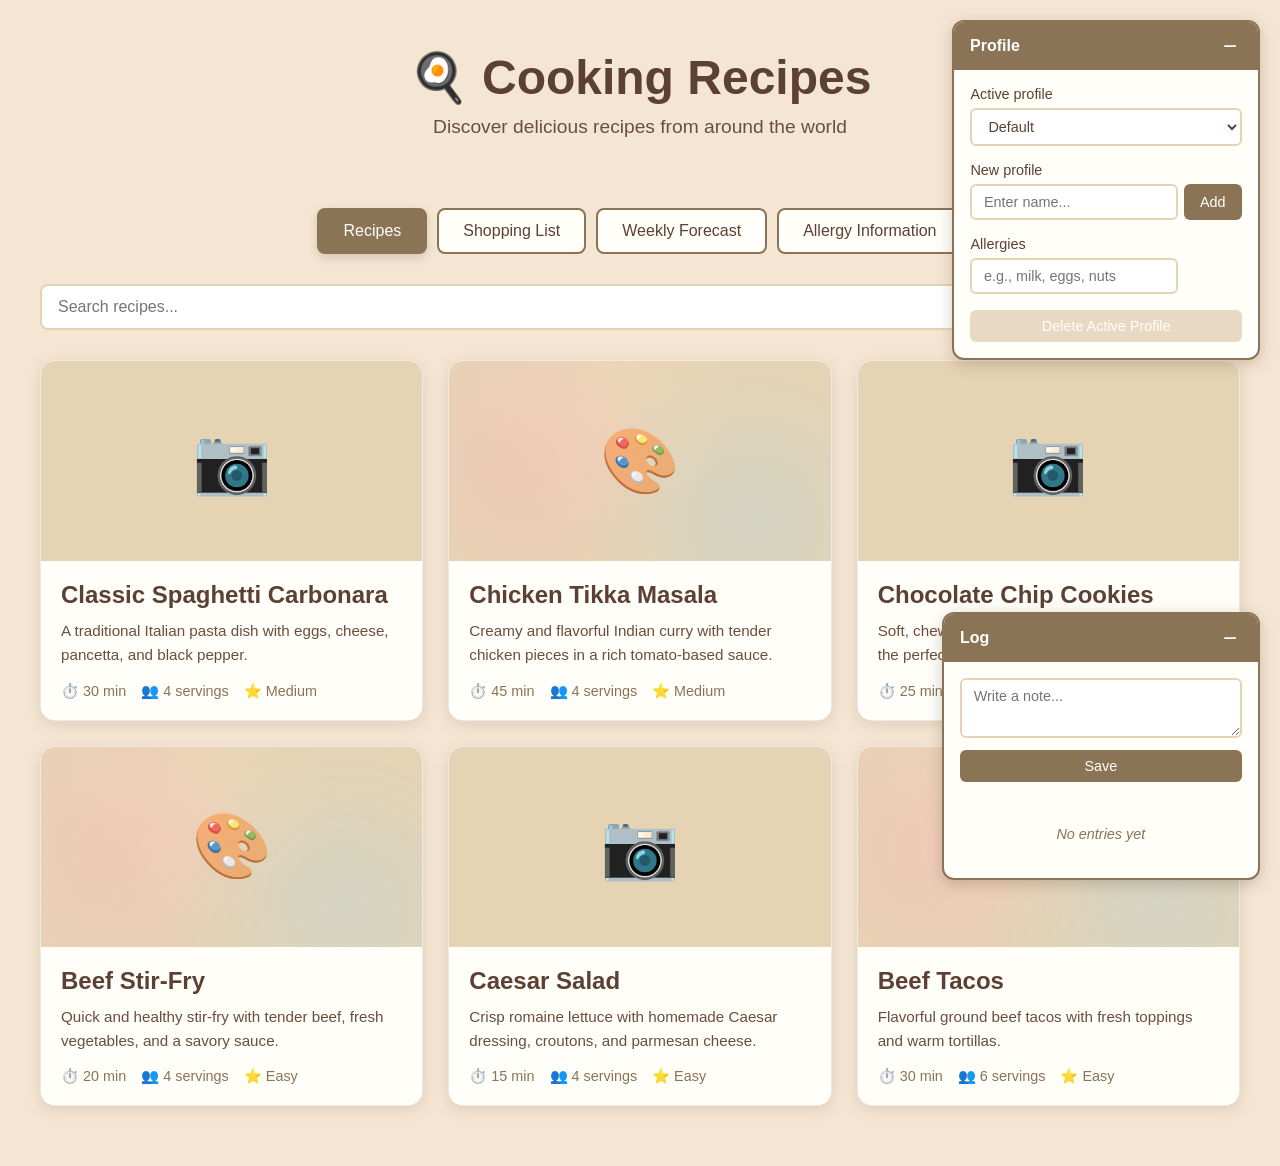
==== CookingApp/index.html @ 2016afab "added online option and improved allergy detection-allergy work still needed-" ====
<!DOCTYPE html>
<html lang="en">
<head>
    <meta charset="UTF-8">
    <meta name="viewport" content="width=device-width, initial-scale=1.0">
    <title>Cooking Recipes</title>
    <link rel="stylesheet" href="styles.css">
</head>
<body>
    <div class="container">
        <header>
            <h1>🍳 Cooking Recipes</h1>
            <p>Discover delicious recipes from around the world</p>
        </header>

        <nav class="main-nav">
            <button class="nav-btn active" data-view="recipes">Recipes</button>
            <button class="nav-btn" data-view="shopping">Shopping List</button>
            <button class="nav-btn" data-view="forecast">Weekly Forecast</button>
            <button class="nav-btn" data-view="allergies">Allergy Information</button>
        </nav>

        <!-- Recipes View -->
        <div id="recipes-view" class="view-section">
            <div class="recipe-search-section">
                <input type="text" id="recipe-search-input" class="recipe-search-input" placeholder="Search recipes...">
                <button id="recipe-search-local-btn" class="recipe-search-btn">Local</button>
                <button id="recipe-search-online-btn" class="recipe-search-btn">Online</button>
            </div>
            <div id="recipe-list" class="recipe-grid">
                <!-- Recipes will be dynamically loaded here -->
            </div>

            <div id="recipe-detail" class="recipe-detail hidden">
                <button id="back-btn" class="back-btn">← Back to Recipes</button>
                <div id="detail-content"></div>
            </div>
        </div>

        <!-- Shopping List View -->
        <div id="shopping-view" class="view-section hidden">
            <div class="shopping-container">
                <h2 class="section-title">🛒 Shopping List</h2>
                <div class="add-item-section">
                    <input type="text" id="grocery-input" class="grocery-input" placeholder="Add grocery item...">
                    <button id="add-grocery-btn" class="add-btn">Add</button>
                </div>
                <ul id="grocery-list" class="grocery-list">
                    <!-- Grocery items will be added here -->
                </ul>
                <button id="clear-list-btn" class="clear-btn">Clear All</button>
            </div>
        </div>

        <!-- Weekly Forecast View -->
        <div id="forecast-view" class="view-section hidden">
            <div class="forecast-container">
                <h2 class="section-title">📅 Weekly Cooking Forecast</h2>
                <p class="section-description">See what you can cook with your shopping list items and what you need to buy for next week</p>

                <div id="forecast-content" class="forecast-content">
                    <!-- Forecast results will be displayed here -->
                </div>
            </div>
        </div>

        <!-- Allergy Information View -->
        <div id="allergies-view" class="view-section hidden">
            <div class="allergy-container">
                <h2 class="section-title">⚠️ Allergy Information</h2>

                <div class="allergy-search-section">
                    <h3>Find Replacement Ingredients</h3>
                    <p class="section-description">Type in an ingredient you're allergic to and find suitable replacements</p>
                    <div class="search-box">
                        <input type="text" id="allergy-search-input" class="allergy-input" placeholder="Enter ingredient (e.g., milk, eggs, nuts)...">
                        <button id="search-allergy-btn" class="search-btn">Search</button>
                    </div>
                    <div id="replacement-result" class="replacement-result hidden"></div>
                </div>

                <div class="allergy-list-section">
                    <h3>Common Allergies & Information</h3>
                    <p class="section-description">Learn about common food allergies and their symptoms</p>
                    <div id="allergy-list" class="allergy-list">
                        <!-- Allergy information will be displayed here -->
                    </div>
                </div>
            </div>
        </div>
    </div>

    <script src="data/allergens.js"></script>
    <script src="data/recipes.local.js"></script>
    <script src="data/providers.js"></script>
    <script src="script.js"></script>
</body>
</html>
---- CookingApp/styles.css ----
* {
    margin: 0;
    padding: 0;
    box-sizing: border-box;
}

body {
    font-family: 'Segoe UI', Tahoma, Geneva, Verdana, sans-serif;
    background: #F5E6D3;
    min-height: 100vh;
    padding: 20px;
    color: #333;
}

.container {
    max-width: 1200px;
    margin: 0 auto;
}

header {
    text-align: center;
    color: #5C4033;
    margin-bottom: 40px;
    padding: 30px 0;
}

header h1 {
    font-family: 'Segoe UI', Tahoma, Geneva, Verdana, sans-serif;
    font-size: 3rem;
    margin-bottom: 10px;
    font-weight: 600;
}

header p {
    font-family: 'Segoe UI', Tahoma, Geneva, Verdana, sans-serif;
    font-size: 1.2rem;
    color: #6B4E3D;
}

/* Profile Widget */
.profile-widget {
    position: fixed;
    top: 20px;
    right: 20px;
    background: #FFFEF9;
    border: 2px solid #8B7355;
    border-radius: 12px;
    box-shadow: 0 4px 15px rgba(92, 64, 51, 0.25);
    z-index: 1000;
    min-width: 280px;
    max-width: 320px;
}

.profile-widget-header {
    display: flex;
    justify-content: space-between;
    align-items: center;
    padding: 12px 16px;
    background: #8B7355;
    color: white;
    border-radius: 10px 10px 0 0;
}

.profile-widget-header h3 {
    font-family: 'Segoe UI', Tahoma, Geneva, Verdana, sans-serif;
    font-size: 1rem;
    font-weight: 600;
    margin: 0;
}

.profile-toggle-btn {
    background: transparent;
    border: none;
    color: white;
    font-size: 1.5rem;
    cursor: pointer;
    padding: 0;
    width: 24px;
    height: 24px;
    display: flex;
    align-items: center;
    justify-content: center;
    line-height: 1;
    transition: transform 0.2s ease;
}

.profile-toggle-btn:hover {
    transform: scale(1.1);
}

.profile-widget-body {
    padding: 16px;
    transition: max-height 0.3s ease, padding 0.3s ease;
    overflow: hidden;
}

.profile-widget-body.collapsed {
    max-height: 0;
    padding: 0 16px;
    overflow: hidden;
}

.profile-section {
    margin-bottom: 16px;
}

.profile-section:last-child {
    margin-bottom: 0;
}

.profile-section label {
    font-family: 'Segoe UI', Tahoma, Geneva, Verdana, sans-serif;
    display: block;
    font-size: 0.9rem;
    color: #5C4033;
    margin-bottom: 6px;
    font-weight: 500;
}

.profile-select {
    font-family: 'Segoe UI', Tahoma, Geneva, Verdana, sans-serif;
    width: 100%;
    padding: 8px 12px;
    border: 2px solid #E6D3B3;
    border-radius: 6px;
    font-size: 0.9rem;
    color: #5C4033;
    background: white;
    cursor: pointer;
}

.profile-select:focus {
    outline: none;
    border-color: #8B7355;
}

.profile-add-section {
    display: flex;
    gap: 6px;
}

.profile-input {
    font-family: 'Segoe UI', Tahoma, Geneva, Verdana, sans-serif;
    flex: 1;
    padding: 8px 12px;
    border: 2px solid #E6D3B3;
    border-radius: 6px;
    font-size: 0.9rem;
    color: #5C4033;
    background: white;
}

.profile-input:focus {
    outline: none;
    border-color: #8B7355;
}

.profile-btn {
    font-family: 'Segoe UI', Tahoma, Geneva, Verdana, sans-serif;
    background: #8B7355;
    color: white;
    border: none;
    padding: 8px 16px;
    border-radius: 6px;
    font-size: 0.9rem;
    cursor: pointer;
    transition: all 0.3s ease;
    font-weight: 500;
    white-space: nowrap;
}

.profile-btn:hover {
    background: #6B4E3D;
    transform: translateY(-1px);
}

.profile-delete-btn {
    font-family: 'Segoe UI', Tahoma, Geneva, Verdana, sans-serif;
    background: #D2B48C;
    color: white;
    border: none;
    padding: 8px 16px;
    border-radius: 6px;
    font-size: 0.9rem;
    cursor: pointer;
    transition: all 0.3s ease;
    font-weight: 500;
    width: 100%;
}

.profile-delete-btn:hover:not(:disabled) {
    background: #B8860B;
    transform: translateY(-1px);
}

.profile-delete-btn:disabled {
    opacity: 0.5;
    cursor: not-allowed;
}

/* Log Widget */
.log-widget {
    position: fixed;
    bottom: 20px;
    right: 20px;
    background: #FFFEF9;
    border: 2px solid #8B7355;
    border-radius: 12px;
    box-shadow: 0 4px 15px rgba(92, 64, 51, 0.25);
    z-index: 1000;
    min-width: 280px;
    max-width: 320px;
    max-height: 500px;
    display: flex;
    flex-direction: column;
}

.log-widget-header {
    display: flex;
    justify-content: space-between;
    align-items: center;
    padding: 12px 16px;
    background: #8B7355;
    color: white;
    border-radius: 10px 10px 0 0;
    flex-shrink: 0;
}

.log-widget-header h3 {
    font-family: 'Segoe UI', Tahoma, Geneva, Verdana, sans-serif;
    font-size: 1rem;
    font-weight: 600;
    margin: 0;
}

.log-toggle-btn {
    background: transparent;
    border: none;
    color: white;
    font-size: 1.5rem;
    cursor: pointer;
    padding: 0;
    width: 24px;
    height: 24px;
    display: flex;
    align-items: center;
    justify-content: center;
    line-height: 1;
    transition: transform 0.2s ease;
}

.log-toggle-btn:hover {
    transform: scale(1.1);
}

.log-widget-body {
    padding: 16px;
    transition: max-height 0.3s ease, padding 0.3s ease;
    overflow: hidden;
    display: flex;
    flex-direction: column;
    flex: 1;
    min-height: 0;
}

.log-widget-body.collapsed {
    max-height: 0;
    padding: 0 16px;
    overflow: hidden;
}

.log-entry-section {
    margin-bottom: 16px;
    flex-shrink: 0;
}

.log-textarea {
    font-family: 'Segoe UI', Tahoma, Geneva, Verdana, sans-serif;
    width: 100%;
    padding: 8px 12px;
    border: 2px solid #E6D3B3;
    border-radius: 6px;
    font-size: 0.9rem;
    color: #5C4033;
    background: white;
    resize: vertical;
    min-height: 60px;
    margin-bottom: 8px;
}

.log-textarea:focus {
    outline: none;
    border-color: #8B7355;
}

.log-btn {
    font-family: 'Segoe UI', Tahoma, Geneva, Verdana, sans-serif;
    background: #8B7355;
    color: white;
    border: none;
    padding: 8px 16px;
    border-radius: 6px;
    font-size: 0.9rem;
    cursor: pointer;
    transition: all 0.3s ease;
    font-weight: 500;
    width: 100%;
}

.log-btn:hover {
    background: #6B4E3D;
    transform: translateY(-1px);
}

.log-entries {
    flex: 1;
    overflow-y: auto;
    max-height: 300px;
    margin-top: 8px;
}

.log-entry {
    display: flex;
    justify-content: space-between;
    align-items: flex-start;
    padding: 10px;
    margin-bottom: 8px;
    background: white;
    border: 1px solid #E6D3B3;
    border-radius: 6px;
    transition: all 0.2s ease;
}

.log-entry:hover {
    box-shadow: 0 2px 6px rgba(92, 64, 51, 0.1);
}

.log-entry-content {
    flex: 1;
    min-width: 0;
}

.log-entry-text {
    font-family: 'Segoe UI', Tahoma, Geneva, Verdana, sans-serif;
    font-size: 0.9rem;
    color: #5C4033;
    margin-bottom: 4px;
    word-wrap: break-word;
    white-space: pre-wrap;
}

.log-entry-time {
    font-family: 'Segoe UI', Tahoma, Geneva, Verdana, sans-serif;
    font-size: 0.75rem;
    color: #8B7355;
}

.log-delete-btn {
    font-family: 'Segoe UI', Tahoma, Geneva, Verdana, sans-serif;
    background: #D2B48C;
    color: white;
    border: none;
    width: 22px;
    height: 22px;
    border-radius: 50%;
    cursor: pointer;
    font-size: 1.2rem;
    line-height: 1;
    transition: all 0.3s ease;
    flex-shrink: 0;
    margin-left: 8px;
    display: flex;
    align-items: center;
    justify-content: center;
    padding: 0;
}

.log-delete-btn:hover {
    background: #B8860B;
    transform: scale(1.1);
}

.log-empty {
    font-family: 'Segoe UI', Tahoma, Geneva, Verdana, sans-serif;
    text-align: center;
    padding: 20px;
    color: #8B7355;
    font-size: 0.9rem;
    font-style: italic;
}

/* Navigation */
.main-nav {
    display: flex;
    justify-content: center;
    gap: 10px;
    margin-bottom: 30px;
    flex-wrap: wrap;
}

.nav-btn {
    font-family: 'Segoe UI', Tahoma, Geneva, Verdana, sans-serif;
    background: #FFFEF9;
    color: #5C4033;
    border: 2px solid #8B7355;
    padding: 12px 24px;
    border-radius: 8px;
    font-size: 1rem;
    cursor: pointer;
    transition: all 0.3s ease;
    font-weight: 500;
}

.nav-btn:hover {
    background: #8B7355;
    color: white;
    transform: translateY(-2px);
    box-shadow: 0 4px 10px rgba(92, 64, 51, 0.2);
}

.nav-btn.active {
    background: #8B7355;
    color: white;
    box-shadow: 0 4px 10px rgba(92, 64, 51, 0.2);
}

.view-section {
    animation: fadeIn 0.3s ease;
}

/* Shopping List Styles */
.shopping-container {
    background: #FFFEF9;
    border-radius: 15px;
    padding: 40px;
    box-shadow: 0 4px 15px rgba(92, 64, 51, 0.15);
    border: 1px solid rgba(92, 64, 51, 0.1);
    max-width: 800px;
    margin: 0 auto;
}

.section-title {
    font-family: 'Segoe UI', Tahoma, Geneva, Verdana, sans-serif;
    font-size: 2rem;
    color: #5C4033;
    margin-bottom: 30px;
    font-weight: 600;
}

.add-item-section {
    display: flex;
    gap: 10px;
    margin-bottom: 30px;
}

.grocery-input {
    font-family: 'Segoe UI', Tahoma, Geneva, Verdana, sans-serif;
    flex: 1;
    padding: 12px 16px;
    border: 2px solid #E6D3B3;
    border-radius: 8px;
    font-size: 1rem;
    color: #5C4033;
    background: white;
}

.grocery-input:focus {
    outline: none;
    border-color: #8B7355;
}

.add-btn {
    font-family: 'Segoe UI', Tahoma, Geneva, Verdana, sans-serif;
    background: #8B7355;
    color: white;
    border: none;
    padding: 12px 24px;
    border-radius: 8px;
    font-size: 1rem;
    cursor: pointer;
    transition: all 0.3s ease;
    font-weight: 500;
}

.add-btn:hover {
    background: #6B4E3D;
    transform: translateY(-2px);
    box-shadow: 0 4px 10px rgba(92, 64, 51, 0.2);
}

.grocery-list {
    list-style: none;
    padding: 0;
    margin-bottom: 20px;
}

.grocery-item {
    font-family: 'Segoe UI', Tahoma, Geneva, Verdana, sans-serif;
    display: flex;
    align-items: center;
    gap: 15px;
    padding: 15px;
    background: white;
    border: 1px solid #E6D3B3;
    border-radius: 8px;
    margin-bottom: 10px;
    transition: all 0.3s ease;
}

.grocery-item:hover {
    box-shadow: 0 2px 8px rgba(92, 64, 51, 0.1);
}

.grocery-item.checked .grocery-text {
    text-decoration: line-through;
    color: #8B7355;
    opacity: 0.6;
}

.grocery-item input[type="checkbox"] {
    width: 20px;
    height: 20px;
    cursor: pointer;
    accent-color: #8B7355;
}

.grocery-text {
    flex: 1;
    font-size: 1.1rem;
    color: #5C4033;
}

.remove-btn {
    font-family: 'Segoe UI', Tahoma, Geneva, Verdana, sans-serif;
    background: #D2B48C;
    color: white;
    border: none;
    width: 30px;
    height: 30px;
    border-radius: 50%;
    cursor: pointer;
    font-size: 1.2rem;
    line-height: 1;
    transition: all 0.3s ease;
}

.remove-btn:hover {
    background: #B8860B;
    transform: scale(1.1);
}

.empty-message {
    font-family: 'Segoe UI', Tahoma, Geneva, Verdana, sans-serif;
    text-align: center;
    padding: 40px;
    color: #8B7355;
    font-size: 1.1rem;
    font-style: italic;
}

.clear-btn {
    font-family: 'Segoe UI', Tahoma, Geneva, Verdana, sans-serif;
    background: #D2B48C;
    color: white;
    border: none;
    padding: 12px 24px;
    border-radius: 8px;
    font-size: 1rem;
    cursor: pointer;
    transition: all 0.3s ease;
    width: 100%;
    font-weight: 500;
}

.clear-btn:hover {
    background: #B8860B;
    transform: translateY(-2px);
    box-shadow: 0 4px 10px rgba(92, 64, 51, 0.2);
}

/* Allergy Information Styles */
.allergy-container {
    background: #FFFEF9;
    border-radius: 15px;
    padding: 40px;
    box-shadow: 0 4px 15px rgba(92, 64, 51, 0.15);
    border: 1px solid rgba(92, 64, 51, 0.1);
    max-width: 1000px;
    margin: 0 auto;
}

.allergy-search-section {
    margin-bottom: 50px;
    padding-bottom: 30px;
    border-bottom: 2px solid #E6D3B3;
}

.allergy-search-section h3 {
    font-family: 'Segoe UI', Tahoma, Geneva, Verdana, sans-serif;
    font-size: 1.8rem;
    color: #5C4033;
    margin-bottom: 10px;
    font-weight: 600;
}

.section-description {
    font-family: 'Segoe UI', Tahoma, Geneva, Verdana, sans-serif;
    color: #6B4E3D;
    margin-bottom: 20px;
    font-size: 1rem;
}

.search-box {
    display: flex;
    gap: 10px;
    margin-bottom: 20px;
}

.allergy-input {
    font-family: 'Segoe UI', Tahoma, Geneva, Verdana, sans-serif;
    flex: 1;
    padding: 12px 16px;
    border: 2px solid #E6D3B3;
    border-radius: 8px;
    font-size: 1rem;
    color: #5C4033;
    background: white;
}

.allergy-input:focus {
    outline: none;
    border-color: #8B7355;
}

.search-btn {
    font-family: 'Segoe UI', Tahoma, Geneva, Verdana, sans-serif;
    background: #8B7355;
    color: white;
    border: none;
    padding: 12px 24px;
    border-radius: 8px;
    font-size: 1rem;
    cursor: pointer;
    transition: all 0.3s ease;
    font-weight: 500;
}

.search-btn:hover {
    background: #6B4E3D;
    transform: translateY(-2px);
    box-shadow: 0 4px 10px rgba(92, 64, 51, 0.2);
}

.replacement-result {
    background: white;
    border: 2px solid #E6D3B3;
    border-radius: 8px;
    padding: 20px;
    margin-top: 20px;
}

.replacement-result h4 {
    font-family: 'Segoe UI', Tahoma, Geneva, Verdana, sans-serif;
    color: #5C4033;
    margin-bottom: 15px;
    font-size: 1.3rem;
    font-weight: 600;
}

.replacement-list {
    list-style: none;
    padding: 0;
}

.replacement-list li {
    font-family: 'Segoe UI', Tahoma, Geneva, Verdana, sans-serif;
    padding: 10px 0;
    padding-left: 25px;
    position: relative;
    color: #5C4033;
    border-bottom: 1px solid #E6D3B3;
}

.replacement-list li:before {
    content: "→";
    position: absolute;
    left: 0;
    color: #8B7355;
    font-weight: bold;
}

.no-result {
    font-family: 'Segoe UI', Tahoma, Geneva, Verdana, sans-serif;
    color: #6B4E3D;
    font-style: italic;
    line-height: 1.6;
}

.allergy-list-section h3 {
    font-family: 'Segoe UI', Tahoma, Geneva, Verdana, sans-serif;
    font-size: 1.8rem;
    color: #5C4033;
    margin-bottom: 10px;
    font-weight: 600;
}

.allergy-list {
    display: grid;
    grid-template-columns: repeat(auto-fill, minmax(300px, 1fr));
    gap: 20px;
    margin-top: 20px;
}

.allergy-card {
    background: white;
    border: 2px solid #E6D3B3;
    border-radius: 12px;
    padding: 20px;
    transition: all 0.3s ease;
}

.allergy-card:hover {
    box-shadow: 0 4px 15px rgba(92, 64, 51, 0.15);
    transform: translateY(-5px);
}

.allergy-name {
    font-family: 'Segoe UI', Tahoma, Geneva, Verdana, sans-serif;
    font-size: 1.3rem;
    color: #5C4033;
    margin-bottom: 15px;
    font-weight: 600;
    padding-bottom: 10px;
    border-bottom: 2px solid #E6D3B3;
}

.allergy-info {
    font-family: 'Segoe UI', Tahoma, Geneva, Verdana, sans-serif;
}

.allergy-info p {
    color: #5C4033;
    margin-bottom: 10px;
    line-height: 1.6;
    font-size: 0.95rem;
}

.allergy-info strong {
    color: #8B7355;
}

/* Forecast Styles */
.forecast-container {
    background: #FFFEF9;
    border-radius: 15px;
    padding: 40px;
    box-shadow: 0 4px 15px rgba(92, 64, 51, 0.15);
    border: 1px solid rgba(92, 64, 51, 0.1);
    max-width: 1200px;
    margin: 0 auto;
}

.forecast-content {
    margin-top: 20px;
}

.forecast-intro {
    background: white;
    border: 2px solid #E6D3B3;
    border-radius: 12px;
    padding: 20px;
    margin-bottom: 30px;
}

.forecast-intro-text {
    font-family: 'Segoe UI', Tahoma, Geneva, Verdana, sans-serif;
    color: #5C4033;
    font-size: 1.1rem;
    line-height: 1.6;
    margin: 0;
    text-align: center;
}

.forecast-section {
    margin-bottom: 40px;
    padding-bottom: 30px;
    border-bottom: 2px solid #E6D3B3;
}

.forecast-section:last-child {
    border-bottom: none;
}

.forecast-section-title {
    font-family: 'Segoe UI', Tahoma, Geneva, Verdana, sans-serif;
    font-size: 1.8rem;
    color: #5C4033;
    margin-bottom: 20px;
    font-weight: 600;
}

.forecast-section-title.success {
    color: #6B8E23;
}

.forecast-section-title.partial {
    color: #DAA520;
}

.forecast-section-title.shopping {
    color: #8B7355;
}

.recipe-forecast-grid {
    display: grid;
    grid-template-columns: repeat(auto-fill, minmax(280px, 1fr));
    gap: 20px;
}

.recipe-forecast-card {
    background: white;
    border: 2px solid #E6D3B3;
    border-radius: 12px;
    padding: 15px;
    transition: all 0.3s ease;
    display: flex;
    flex-direction: column;
}

.recipe-forecast-card.ready-card {
    cursor: pointer;
    border-color: #6B8E23;
}

.recipe-forecast-card.ready-card:hover {
    box-shadow: 0 4px 15px rgba(107, 142, 35, 0.3);
    transform: translateY(-5px);
    border-color: #6B8E23;
}

.recipe-forecast-card.partial-card {
    border-color: #DAA520;
}

.recipe-forecast-card.partial-card:hover {
    box-shadow: 0 4px 15px rgba(92, 64, 51, 0.15);
    transform: translateY(-5px);
}

.forecast-recipe-image {
    width: 100%;
    height: 150px;
    border-radius: 8px;
    overflow: hidden;
    margin-bottom: 15px;
}

.forecast-recipe-image img {
    width: 100%;
    height: 100%;
    object-fit: cover;
}

.recipe-forecast-card h4 {
    font-family: 'Segoe UI', Tahoma, Geneva, Verdana, sans-serif;
    font-size: 1.2rem;
    color: #5C4033;
    margin-bottom: 10px;
    font-weight: 600;
}

.forecast-meta {
    font-family: 'Segoe UI', Tahoma, Geneva, Verdana, sans-serif;
    font-size: 0.9rem;
    color: #8B7355;
    margin-bottom: 10px;
}

.forecast-status {
    font-family: 'Segoe UI', Tahoma, Geneva, Verdana, sans-serif;
    padding: 8px 12px;
    border-radius: 6px;
    font-size: 0.9rem;
    font-weight: 500;
    text-align: center;
    margin-bottom: 10px;
}

.success-status {
    background: #E6F5E6;
    color: #6B8E23;
}

.partial-status {
    background: #FFF8DC;
    color: #DAA520;
}

.ingredient-match-info {
    margin-top: 10px;
    margin-bottom: 10px;
}

.match-badge {
    font-family: 'Segoe UI', Tahoma, Geneva, Verdana, sans-serif;
    display: inline-block;
    background: #F5E6D3;
    color: #5C4033;
    padding: 4px 10px;
    border-radius: 12px;
    font-size: 0.85rem;
    font-weight: 500;
}

.missing-ingredients-box {
    font-family: 'Segoe UI', Tahoma, Geneva, Verdana, sans-serif;
    margin-top: 15px;
    padding: 15px;
    background: #FFF8DC;
    border: 2px solid #DAA520;
    border-radius: 8px;
    flex-grow: 1;
}

.missing-header {
    color: #8B7355;
    font-size: 0.9rem;
    margin-bottom: 10px;
    font-weight: 600;
}

.missing-ingredients-list {
    list-style: none;
    padding: 0;
    margin: 0;
}

.missing-ingredients-list li {
    font-size: 0.9rem;
    color: #5C4033;
    padding: 8px 0;
    display: flex;
    justify-content: space-between;
    align-items: center;
    border-bottom: 1px solid #E6D3B3;
}

.missing-ingredients-list li:last-child {
    border-bottom: none;
}

.add-missing-btn {
    font-family: 'Segoe UI', Tahoma, Geneva, Verdana, sans-serif;
    background: #DAA520;
    color: white;
    border: none;
    width: 28px;
    height: 28px;
    border-radius: 50%;
    font-size: 1.2rem;
    line-height: 1;
    cursor: pointer;
    transition: all 0.3s ease;
    font-weight: bold;
    flex-shrink: 0;
    display: flex;
    align-items: center;
    justify-content: center;
}

.add-missing-btn:hover {
    background: #B8860B;
    transform: scale(1.1);
}

.shopping-suggestions {
    background: white;
    border: 2px solid #E6D3B3;
    border-radius: 12px;
    padding: 20px;
    margin-top: 20px;
}

.suggested-items-list {
    list-style: none;
    padding: 0;
    margin: 0;
}

.suggested-items-list li {
    font-family: 'Segoe UI', Tahoma, Geneva, Verdana, sans-serif;
    display: flex;
    justify-content: space-between;
    align-items: center;
    padding: 12px 0;
    border-bottom: 1px solid #E6D3B3;
    color: #5C4033;
}

.suggested-items-list li:last-child {
    border-bottom: none;
}

.add-suggestion-btn {
    font-family: 'Segoe UI', Tahoma, Geneva, Verdana, sans-serif;
    background: #8B7355;
    color: white;
    border: none;
    padding: 6px 12px;
    border-radius: 6px;
    font-size: 0.85rem;
    cursor: pointer;
    transition: all 0.3s ease;
    font-weight: 500;
}

.add-suggestion-btn:hover {
    background: #6B4E3D;
    transform: scale(1.05);
}

.forecast-empty {
    text-align: center;
    padding: 60px 20px;
    color: #8B7355;
}

.forecast-empty p {
    font-family: 'Segoe UI', Tahoma, Geneva, Verdana, sans-serif;
    font-size: 1.1rem;
    margin-bottom: 20px;
}

.recipe-search-section {
    display: flex;
    gap: 10px;
    margin-bottom: 30px;
    align-items: center;
}

.recipe-search-input {
    flex: 1;
    padding: 12px 16px;
    border: 2px solid #E6D3B3;
    border-radius: 8px;
    font-size: 1rem;
    font-family: 'Segoe UI', Tahoma, Geneva, Verdana, sans-serif;
    color: #5C4033;
    background: white;
}

.recipe-search-input:focus {
    outline: none;
    border-color: #8B7355;
}

.recipe-search-btn {
    padding: 12px 24px;
    border: 2px solid #8B7355;
    border-radius: 8px;
    font-size: 1rem;
    font-family: 'Segoe UI', Tahoma, Geneva, Verdana, sans-serif;
    background: #8B7355;
    color: white;
    cursor: pointer;
    transition: all 0.3s ease;
    font-weight: 500;
}

.recipe-search-btn:hover {
    background: #6B4E3D;
    border-color: #6B4E3D;
    transform: translateY(-2px);
}

.recipe-loading,
.recipe-error,
.recipe-empty {
    text-align: center;
    padding: 40px;
    font-family: 'Segoe UI', Tahoma, Geneva, Verdana, sans-serif;
    color: #8B7355;
    font-size: 1.1rem;
}

.recipe-grid {
    display: grid;
    grid-template-columns: repeat(auto-fill, minmax(300px, 1fr));
    gap: 25px;
    margin-bottom: 40px;
}

.recipe-card {
    background: #FFFEF9;
    border-radius: 15px;
    overflow: hidden;
    box-shadow: 0 4px 15px rgba(92, 64, 51, 0.15);
    border: 1px solid rgba(92, 64, 51, 0.1);
    transition: transform 0.3s ease, box-shadow 0.3s ease;
    cursor: pointer;
}

.recipe-card:hover {
    transform: translateY(-10px);
    box-shadow: 0 8px 25px rgba(92, 64, 51, 0.25);
}

.recipe-image {
    width: 100%;
    height: 200px;
    overflow: hidden;
    position: relative;
    background: #E6D3B3;
    display: flex;
    align-items: center;
    justify-content: center;
    font-size: 4rem;
}

.recipe-badge {
    position: absolute;
    bottom: 10px;
    right: 10px;
    box-shadow: 0 2px 8px rgba(0, 0, 0, 0.3);
    z-index: 10;
}

.recipe-badge-safe {
    width: 36px;
    height: 36px;
    border-radius: 50%;
    background: #6B8E23;
    color: white;
    display: flex;
    align-items: center;
    justify-content: center;
    font-size: 1.2rem;
}

.recipe-badge-replaceable {
    width: 0;
    height: 0;
    border-left: 18px solid transparent;
    border-right: 18px solid transparent;
    border-bottom: 32px solid #FF8C00;
    position: relative;
}

.recipe-badge-replaceable::after {
    content: '⚠';
    position: absolute;
    bottom: -28px;
    left: 50%;
    transform: translateX(-50%);
    color: white;
    font-size: 1rem;
}

.recipe-badge-unsafe {
    width: 36px;
    height: 36px;
    border-radius: 50%;
    background: #F5F5F5;
    color: #DC143C;
    display: flex;
    align-items: center;
    justify-content: center;
    font-size: 1.5rem;
    font-weight: bold;
    line-height: 1;
}

.recipe-image img {
    width: 100%;
    height: 100%;
    object-fit: cover;
    transition: transform 0.3s ease;
}

.recipe-image.photo img {
    filter: brightness(1.05) contrast(1.1);
}

.recipe-image.illustration img {
    filter: saturate(1.2) brightness(1.1) contrast(0.95);
    mix-blend-mode: multiply;
    opacity: 0.9;
}

.recipe-image.illustration::before {
    content: '';
    position: absolute;
    top: 0;
    left: 0;
    right: 0;
    bottom: 0;
    background: 
        radial-gradient(circle at 20% 50%, rgba(255, 182, 193, 0.3) 0%, transparent 50%),
        radial-gradient(circle at 80% 80%, rgba(173, 216, 230, 0.3) 0%, transparent 50%),
        radial-gradient(circle at 40% 20%, rgba(255, 228, 196, 0.2) 0%, transparent 50%);
    pointer-events: none;
    z-index: 1;
}

.recipe-card:hover .recipe-image img {
    transform: scale(1.1);
}

.recipe-info {
    padding: 20px;
}

.recipe-title {
    font-family: 'Segoe UI', Tahoma, Geneva, Verdana, sans-serif;
    font-size: 1.5rem;
    margin-bottom: 10px;
    color: #5C4033;
    font-weight: 600;
}

.recipe-description {
    font-family: 'Segoe UI', Tahoma, Geneva, Verdana, sans-serif;
    color: #6B4E3D;
    font-size: 0.95rem;
    line-height: 1.6;
    margin-bottom: 15px;
}

.recipe-meta {
    font-family: 'Segoe UI', Tahoma, Geneva, Verdana, sans-serif;
    display: flex;
    gap: 15px;
    font-size: 0.9rem;
    color: #8B7355;
}

.recipe-meta span {
    display: flex;
    align-items: center;
    gap: 5px;
}

.recipe-detail {
    background: #FFFEF9;
    border-radius: 15px;
    padding: 40px;
    box-shadow: 0 4px 15px rgba(92, 64, 51, 0.15);
    border: 1px solid rgba(92, 64, 51, 0.1);
    animation: fadeIn 0.3s ease;
}

@keyframes fadeIn {
    from {
        opacity: 0;
        transform: translateY(20px);
    }
    to {
        opacity: 1;
        transform: translateY(0);
    }
}

.hidden {
    display: none;
}

.back-btn {
    font-family: 'Segoe UI', Tahoma, Geneva, Verdana, sans-serif;
    background: #8B7355;
    color: white;
    border: none;
    padding: 12px 24px;
    border-radius: 8px;
    font-size: 1rem;
    cursor: pointer;
    margin-bottom: 30px;
    transition: transform 0.2s ease, box-shadow 0.2s ease, background 0.2s ease;
    box-shadow: 0 4px 15px rgba(92, 64, 51, 0.2);
}

.back-btn:hover {
    background: #6B4E3D;
    transform: translateX(-5px);
    box-shadow: 0 6px 20px rgba(92, 64, 51, 0.3);
}


.detail-header {
    margin-bottom: 30px;
}

.detail-images {
    display: grid;
    grid-template-columns: 1fr 1fr;
    gap: 20px;
    margin-bottom: 30px;
}

.detail-image {
    width: 100%;
    height: 300px;
    border-radius: 12px;
    overflow: hidden;
    box-shadow: 0 5px 20px rgba(0, 0, 0, 0.15);
    position: relative;
}

.detail-image img {
    width: 100%;
    height: 100%;
    object-fit: cover;
}

.detail-image.photo img {
    filter: brightness(1.05) contrast(1.1);
}

.detail-image.illustration {
    background: #F5E6D3;
}

.detail-image.illustration img {
    filter: saturate(1.3) brightness(1.15) contrast(0.9);
    mix-blend-mode: multiply;
    opacity: 0.85;
}

.detail-image.illustration::before {
    content: '';
    position: absolute;
    top: 0;
    left: 0;
    right: 0;
    bottom: 0;
    background: 
        radial-gradient(circle at 30% 40%, rgba(255, 182, 193, 0.4) 0%, transparent 60%),
        radial-gradient(circle at 70% 60%, rgba(173, 216, 230, 0.4) 0%, transparent 60%),
        radial-gradient(circle at 50% 20%, rgba(255, 228, 196, 0.3) 0%, transparent 50%);
    pointer-events: none;
    z-index: 1;
}

.detail-title {
    font-family: 'Segoe UI', Tahoma, Geneva, Verdana, sans-serif;
    font-size: 2.5rem;
    color: #5C4033;
    margin-bottom: 15px;
    font-weight: 600;
}

.detail-meta {
    display: flex;
    gap: 30px;
    flex-wrap: wrap;
    margin-bottom: 20px;
    padding-bottom: 20px;
    border-bottom: 2px solid #E6D3B3;
}

.detail-meta-item {
    font-family: 'Segoe UI', Tahoma, Geneva, Verdana, sans-serif;
    display: flex;
    align-items: center;
    gap: 8px;
    font-size: 1.1rem;
    color: #6B4E3D;
}

.detail-description {
    font-family: 'Segoe UI', Tahoma, Geneva, Verdana, sans-serif;
    font-size: 1.1rem;
    line-height: 1.8;
    color: #5C4033;
    margin-bottom: 30px;
}

.recipe-suitability {
    display: flex;
    align-items: center;
    gap: 8px;
    padding: 12px 16px;
    border-radius: 8px;
    margin-bottom: 20px;
    font-family: 'Segoe UI', Tahoma, Geneva, Verdana, sans-serif;
}

.recipe-suitability-safe {
    background: #E6F5E6;
    color: #6B8E23;
    border: 2px solid #6B8E23;
}

.recipe-suitability-replaceable {
    background: #FFF8DC;
    color: #FF8C00;
    border: 2px solid #FF8C00;
}

.recipe-suitability-unsafe {
    background: #FFE4E1;
    color: #DC143C;
    border: 2px solid #DC143C;
}

.recipe-suitability-icon {
    font-size: 1.2rem;
    font-weight: bold;
}

.recipe-suitability-text {
    font-size: 0.95rem;
    font-weight: 500;
}

.unsafe-guidance {
    background: #FFE4E1;
    border: 2px solid #DC143C;
    border-radius: 8px;
    padding: 20px;
    margin-bottom: 20px;
    font-family: 'Segoe UI', Tahoma, Geneva, Verdana, sans-serif;
}

.guidance-section {
    margin-bottom: 20px;
}

.guidance-section:last-child {
    margin-bottom: 0;
}

.guidance-section strong {
    display: block;
    color: #DC143C;
    font-size: 1rem;
    margin-bottom: 10px;
    font-weight: 600;
}

.guidance-list {
    list-style: none;
    padding: 0;
    margin: 0;
    margin-left: 20px;
}

.guidance-list li {
    padding: 6px 0;
    color: #5C4033;
    font-size: 0.95rem;
    line-height: 1.6;
    position: relative;
    padding-left: 20px;
}

.guidance-list li::before {
    content: "•";
    position: absolute;
    left: 0;
    color: #DC143C;
    font-weight: bold;
    font-size: 1.2rem;
}

.guidance-list li strong {
    display: inline;
    color: #8B7355;
    font-weight: 600;
}

.detail-section {
    margin-bottom: 30px;
}

.detail-section h3 {
    font-family: 'Segoe UI', Tahoma, Geneva, Verdana, sans-serif;
    font-size: 1.8rem;
    color: #8B7355;
    margin-bottom: 15px;
    padding-bottom: 10px;
    border-bottom: 2px solid #E6D3B3;
    font-weight: 600;
}

.ingredients-list {
    list-style: none;
    padding: 0;
}

.ingredients-list li {
    font-family: 'Segoe UI', Tahoma, Geneva, Verdana, sans-serif;
    padding: 12px 0;
    padding-left: 30px;
    position: relative;
    font-size: 1.1rem;
    color: #5C4033;
    border-bottom: 1px solid #E6D3B3;
}

.ingredients-list li:before {
    content: "✓";
    position: absolute;
    left: 0;
    color: #8B7355;
    font-weight: bold;
    font-size: 1.2rem;
}

.steps-list {
    list-style: none;
    padding: 0;
    counter-reset: step-counter;
}

.steps-list li {
    font-family: 'Segoe UI', Tahoma, Geneva, Verdana, sans-serif;
    counter-increment: step-counter;
    padding: 20px 0;
    padding-left: 50px;
    position: relative;
    font-size: 1.1rem;
    line-height: 1.8;
    color: #5C4033;
    border-bottom: 1px solid #E6D3B3;
}

.steps-list li:before {
    content: counter(step-counter);
    position: absolute;
    left: 0;
    top: 20px;
    background: #8B7355;
    color: white;
    width: 35px;
    height: 35px;
    border-radius: 50%;
    display: flex;
    align-items: center;
    justify-content: center;
    font-weight: bold;
    font-size: 1rem;
    font-family: 'Segoe UI', Tahoma, Geneva, Verdana, sans-serif;
}

@media (max-width: 768px) {
    header h1 {
        font-size: 2rem;
    }

    .recipe-grid {
        grid-template-columns: 1fr;
    }

    .recipe-detail {
        padding: 20px;
    }

    .detail-title {
        font-size: 1.8rem;
    }

    .detail-images {
        grid-template-columns: 1fr;
        gap: 15px;
    }

    .detail-image {
        height: 250px;
    }

    .main-nav {
        flex-direction: column;
    }

    .nav-btn {
        width: 100%;
    }

    .shopping-container,
    .allergy-container {
        padding: 20px;
    }

    .allergy-list {
        grid-template-columns: 1fr;
    }

    .recipe-forecast-grid {
        grid-template-columns: 1fr;
    }

    .forecast-container {
        padding: 20px;
    }

    .profile-widget {
        position: fixed;
        top: auto;
        bottom: 280px;
        right: 20px;
        left: 20px;
        max-width: none;
        width: auto;
    }

    .log-widget {
        position: fixed;
        bottom: 20px;
        right: 20px;
        left: 20px;
        max-width: none;
        width: auto;
    }
}
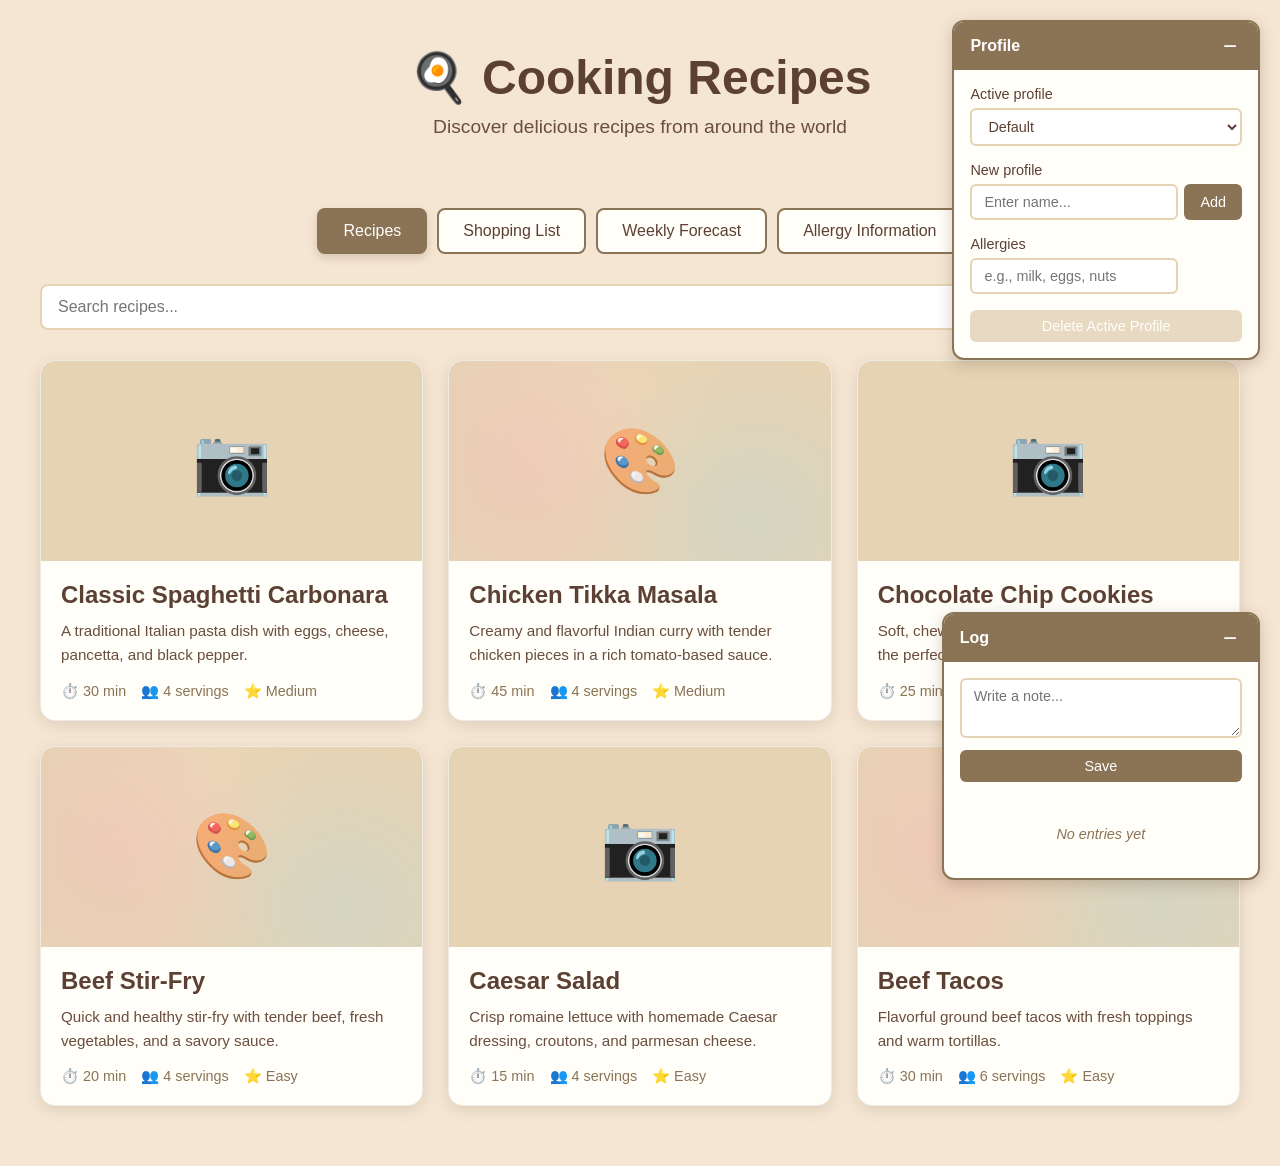
==== commit cde61742: "re-organised the app structure" ====
--- a/CookingApp/index.html
+++ b/CookingApp/index.html
@@ -49,6 +49,7 @@
                     <!-- Grocery items will be added here -->
                 </ul>
                 <button id="clear-list-btn" class="clear-btn">Clear All</button>
+                <button id="reset-demo-btn" class="clear-btn" style="margin-top: 10px;">Reset Demo Data</button>
             </div>
         </div>
 
--- a/CookingApp/styles.css
+++ b/CookingApp/styles.css
@@ -1117,6 +1117,43 @@
     font-size: 4rem;
 }
 
+.mini-flag {
+    display: inline-block;
+    padding: 4px 10px;
+    border-radius: 4px;
+    font-size: 0.75rem;
+    font-weight: 700;
+    color: white;
+    text-transform: uppercase;
+    letter-spacing: 0.5px;
+    box-shadow: 0 2px 6px rgba(0, 0, 0, 0.4);
+    line-height: 1.2;
+    white-space: nowrap;
+}
+
+.recipe-image .mini-flag {
+    position: absolute;
+    bottom: 10px;
+    right: 10px;
+    z-index: 10;
+}
+
+.flag-safe {
+    background: #00E676;
+}
+
+.flag-changes {
+    background: #FF8C00;
+}
+
+.flag-avoid {
+    background: #FF1744;
+}
+
+.recipe-suitability .mini-flag {
+    margin-right: 8px;
+}
+
 .recipe-badge {
     position: absolute;
     bottom: 10px;
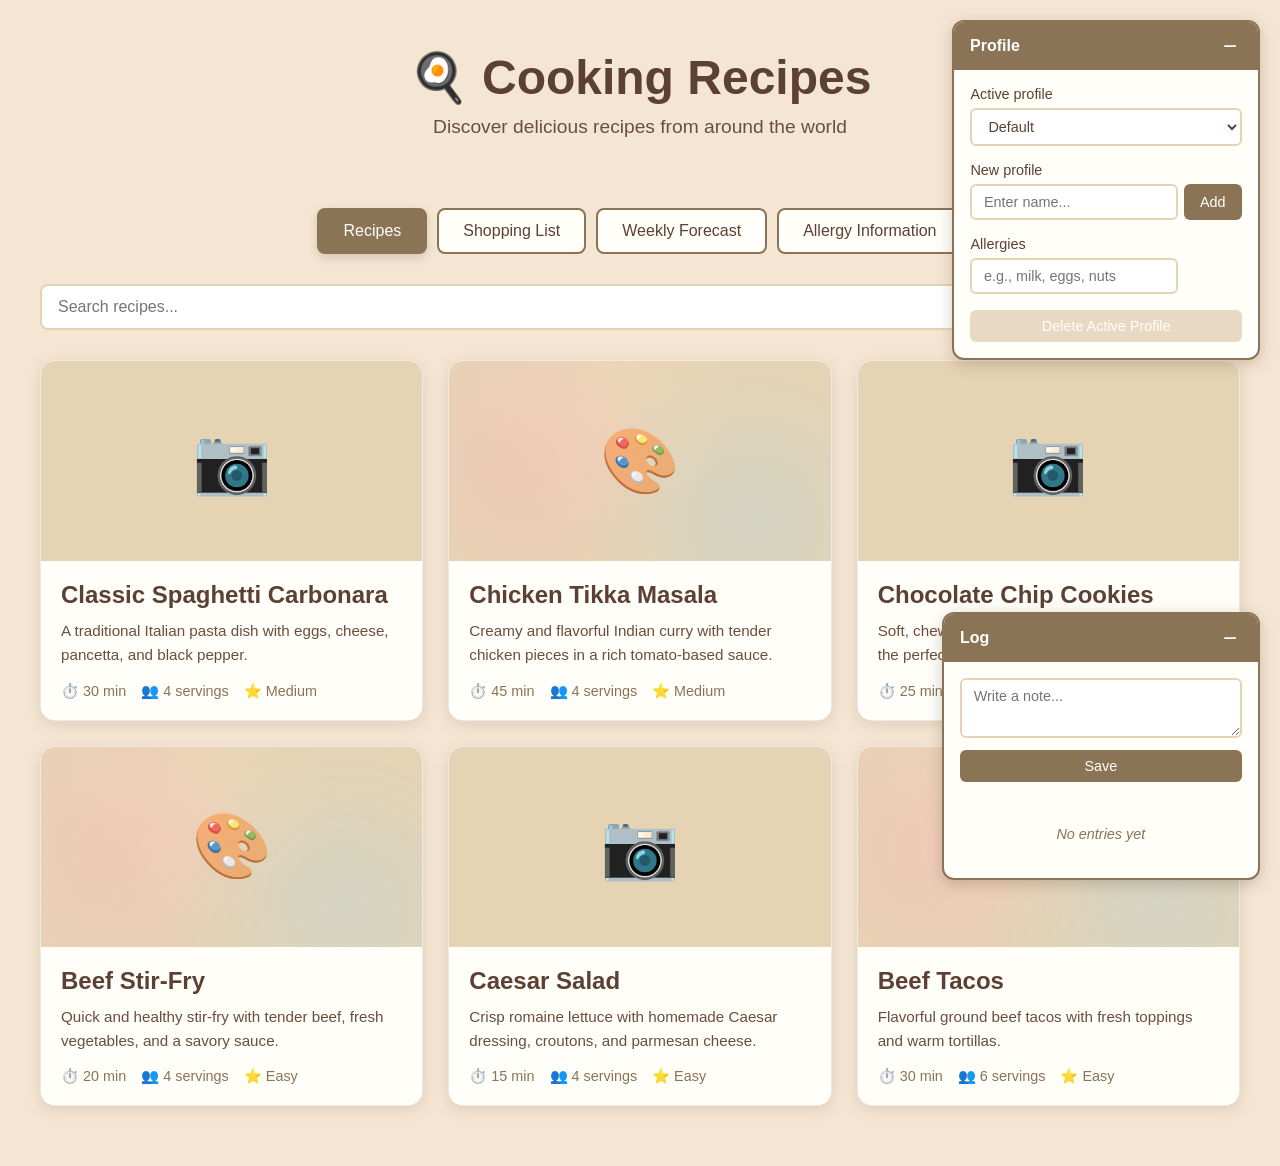
==== commit 4776f699: "added MetaData" ====
--- a/CookingApp/index.html
+++ b/CookingApp/index.html
@@ -94,6 +94,6 @@
     <script src="data/allergens.js"></script>
     <script src="data/recipes.local.js"></script>
     <script src="data/providers.js"></script>
-    <script src="script.js"></script>
+    <script src="src/app.js" defer></script>
 </body>
 </html>
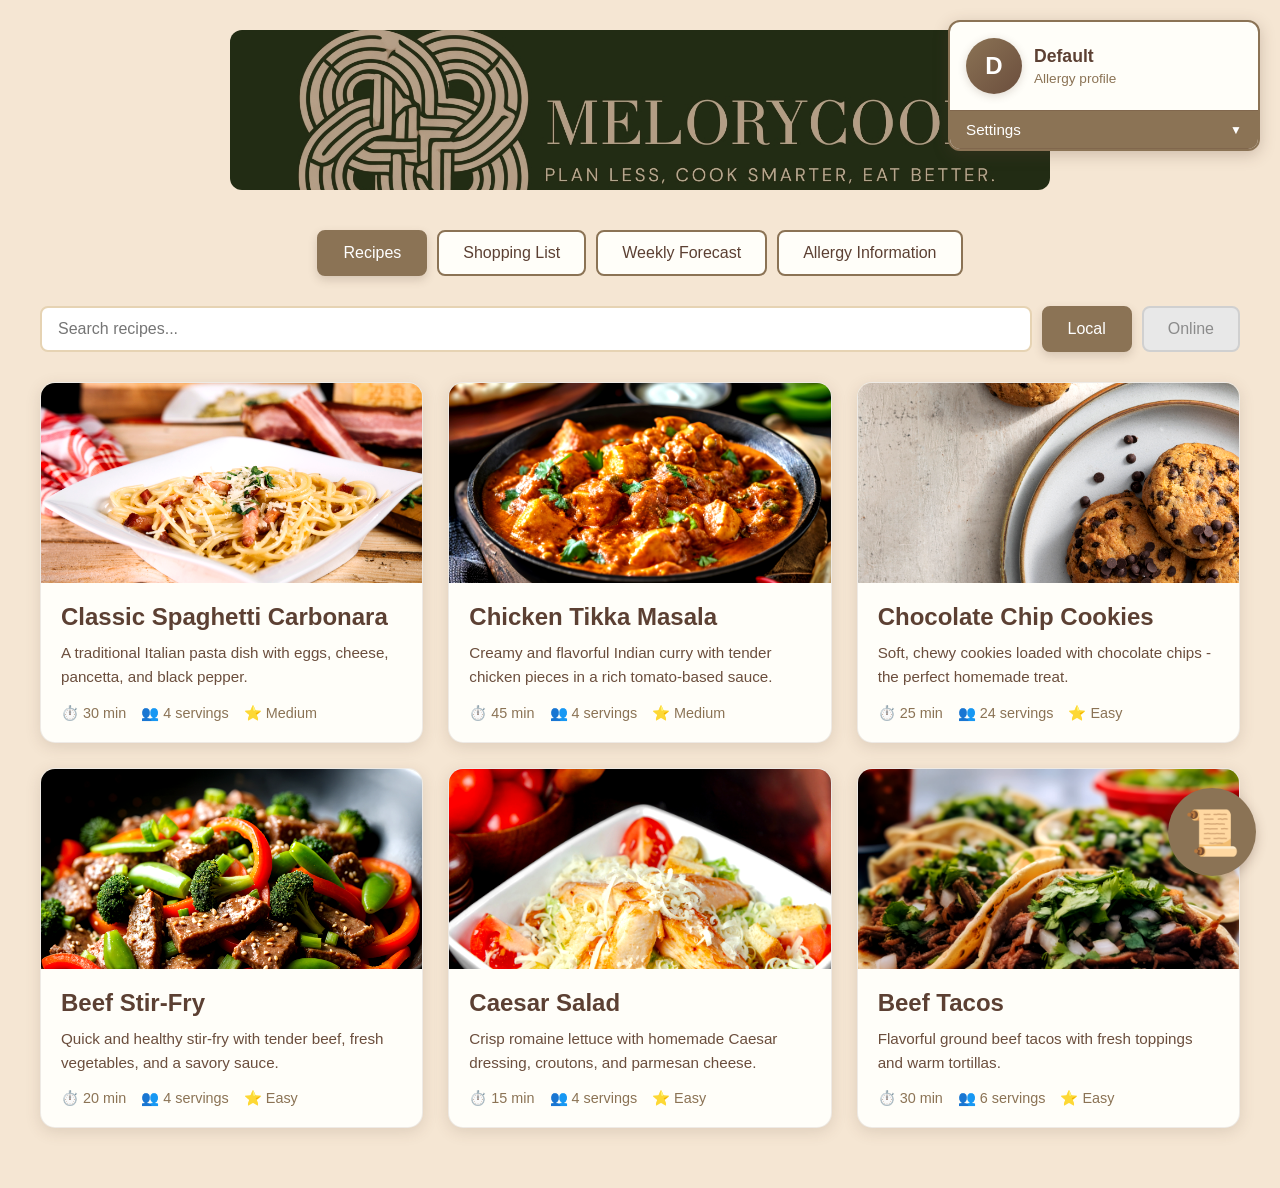
==== commit 12c0afcd: "placement and width of log are good, height needs fixing" ====
--- a/CookingApp/index.html
+++ b/CookingApp/index.html
@@ -3,14 +3,15 @@
 <head>
     <meta charset="UTF-8">
     <meta name="viewport" content="width=device-width, initial-scale=1.0">
-    <title>Cooking Recipes</title>
+    <title>MeloryCook</title>
     <link rel="stylesheet" href="styles.css">
 </head>
 <body>
     <div class="container">
         <header>
-            <h1>🍳 Cooking Recipes</h1>
-            <p>Discover delicious recipes from around the world</p>
+            <div class="header-brand-row">
+                <div class="brand-banner" role="img" aria-label="MeloryCook"></div>
+            </div>
         </header>
 
         <nav class="main-nav">
@@ -23,7 +24,10 @@
         <!-- Recipes View -->
         <div id="recipes-view" class="view-section">
             <div class="recipe-search-section">
-                <input type="text" id="recipe-search-input" class="recipe-search-input" placeholder="Search recipes...">
+                <div class="recipe-search-input-wrapper">
+                    <input type="text" id="recipe-search-input" class="recipe-search-input" placeholder="Search recipes...">
+                    <button id="recipe-search-clear-btn" class="recipe-search-clear-btn" title="Clear search" style="display: none;">×</button>
+                </div>
                 <button id="recipe-search-local-btn" class="recipe-search-btn">Local</button>
                 <button id="recipe-search-online-btn" class="recipe-search-btn">Online</button>
             </div>
--- a/CookingApp/styles.css
+++ b/CookingApp/styles.css
@@ -21,83 +21,157 @@
     text-align: center;
     color: #5C4033;
     margin-bottom: 40px;
-    padding: 30px 0;
-}
-
-header h1 {
-    font-family: 'Segoe UI', Tahoma, Geneva, Verdana, sans-serif;
-    font-size: 3rem;
-    margin-bottom: 10px;
-    font-weight: 600;
-}
-
-header p {
-    font-family: 'Segoe UI', Tahoma, Geneva, Verdana, sans-serif;
-    font-size: 1.2rem;
-    color: #6B4E3D;
-}
-
-/* Profile Widget */
+    padding: 0;
+    min-height: auto;
+    height: auto;
+    overflow: visible;
+}
+
+.header-brand-row {
+    width: 100%;
+    display: flex;
+    justify-content: center;
+    align-items: center;
+    margin: 10px 0 18px 0;
+}
+
+.brand-banner {
+    width: min(820px, 92vw);
+    height: 160px;
+    background-image: url("images/brand/logo-banner.jpeg");
+    background-repeat: no-repeat;
+    background-size: 100% auto;
+    background-position: center 46%;
+    border-radius: 12px;
+}
+
+
+/* Profile Widget - Card Layout */
 .profile-widget {
     position: fixed;
     top: 20px;
     right: 20px;
+    z-index: 1000;
+    min-width: 280px;
+    max-width: 320px;
+}
+
+.profile-card {
     background: #FFFEF9;
     border: 2px solid #8B7355;
     border-radius: 12px;
     box-shadow: 0 4px 15px rgba(92, 64, 51, 0.25);
-    z-index: 1000;
-    min-width: 280px;
-    max-width: 320px;
-}
-
-.profile-widget-header {
-    display: flex;
+    overflow: hidden;
+}
+
+.profile-card-header {
+    display: flex;
+    align-items: center;
+    gap: 12px;
+    padding: 16px;
+    background: transparent;
+}
+
+.profile-avatar {
+    width: 56px;
+    height: 56px;
+    border-radius: 50%;
+    background: linear-gradient(135deg, #8B7355 0%, #6B4E3D 100%);
+    display: flex;
+    align-items: center;
+    justify-content: center;
+    color: white;
+    font-size: 1.5rem;
+    font-weight: 600;
+    cursor: pointer;
+    flex-shrink: 0;
+    transition: transform 0.2s ease, box-shadow 0.2s ease;
+    box-shadow: 0 2px 8px rgba(92, 64, 51, 0.2);
+}
+
+.profile-avatar:hover {
+    transform: scale(1.05);
+    box-shadow: 0 4px 12px rgba(92, 64, 51, 0.3);
+}
+
+.profile-avatar:focus {
+    outline: 2px solid #8B7355;
+    outline-offset: 2px;
+}
+
+.profile-info {
+    flex: 1;
+    min-width: 0;
+}
+
+.profile-name {
+    font-family: 'Segoe UI', Tahoma, Geneva, Verdana, sans-serif;
+    font-size: 1.1rem;
+    font-weight: 600;
+    color: #5C4033;
+    margin: 0 0 4px 0;
+    white-space: nowrap;
+    overflow: hidden;
+    text-overflow: ellipsis;
+}
+
+.profile-subtitle {
+    font-family: 'Segoe UI', Tahoma, Geneva, Verdana, sans-serif;
+    font-size: 0.85rem;
+    color: #8B7355;
+    margin: 0;
+}
+
+.profile-settings-btn {
+    width: 100%;
+    padding: 10px 16px;
+    background: #8B7355;
+    color: white;
+    border: none;
+    border-top: 1px solid rgba(107, 78, 61, 0.3);
+    border-bottom: 1px solid rgba(107, 78, 61, 0.3);
+    font-family: 'Segoe UI', Tahoma, Geneva, Verdana, sans-serif;
+    font-size: 0.95rem;
+    font-weight: 500;
+    cursor: pointer;
+    transition: background 0.2s ease;
+    display: flex;
+    align-items: center;
     justify-content: space-between;
-    align-items: center;
-    padding: 12px 16px;
-    background: #8B7355;
-    color: white;
-    border-radius: 10px 10px 0 0;
-}
-
-.profile-widget-header h3 {
-    font-family: 'Segoe UI', Tahoma, Geneva, Verdana, sans-serif;
-    font-size: 1rem;
-    font-weight: 600;
-    margin: 0;
-}
-
-.profile-toggle-btn {
-    background: transparent;
-    border: none;
-    color: white;
-    font-size: 1.5rem;
-    cursor: pointer;
-    padding: 0;
-    width: 24px;
-    height: 24px;
-    display: flex;
-    align-items: center;
-    justify-content: center;
-    line-height: 1;
-    transition: transform 0.2s ease;
-}
-
-.profile-toggle-btn:hover {
-    transform: scale(1.1);
-}
-
-.profile-widget-body {
+    gap: 8px;
+}
+
+.profile-settings-btn:hover {
+    background: #6B4E3D;
+}
+
+.profile-settings-btn:focus {
+    outline: 2px solid #8B7355;
+    outline-offset: -2px;
+}
+
+.profile-settings-chevron {
+    font-size: 0.75rem;
+    transition: transform 0.3s ease;
+    display: inline-block;
+}
+
+.profile-settings-btn[aria-expanded="true"] .profile-settings-chevron {
+    transform: rotate(180deg);
+}
+
+.profile-settings-body {
     padding: 16px;
-    transition: max-height 0.3s ease, padding 0.3s ease;
+    transition: max-height 0.3s ease, padding 0.3s ease, opacity 0.3s ease;
     overflow: hidden;
-}
-
-.profile-widget-body.collapsed {
+    opacity: 1;
+}
+
+.profile-settings-body.collapsed {
     max-height: 0;
     padding: 0 16px;
     overflow: hidden;
+    opacity: 0;
 }
 
 .profile-section {
@@ -139,6 +213,12 @@
     gap: 6px;
 }
 
+.profile-allergies-input-wrapper {
+    position: relative;
+    display: flex;
+    align-items: center;
+}
+
 .profile-input {
     font-family: 'Segoe UI', Tahoma, Geneva, Verdana, sans-serif;
     flex: 1;
@@ -150,9 +230,40 @@
     background: white;
 }
 
+.profile-allergies-input-wrapper .profile-input {
+    padding-right: 80px;
+}
+
 .profile-input:focus {
     outline: none;
     border-color: #8B7355;
+}
+
+.profile-allergies-clear-btn {
+    position: absolute;
+    right: 6px;
+    top: 50%;
+    transform: translateY(-50%);
+    background: transparent;
+    border: 1px solid #D0D0D0;
+    color: #6B6B6B;
+    font-size: 0.75rem;
+    font-weight: 500;
+    cursor: pointer;
+    padding: 4px 10px;
+    border-radius: 4px;
+    transition: all 0.2s ease;
+    font-family: 'Segoe UI', Tahoma, Geneva, Verdana, sans-serif;
+}
+
+.profile-allergies-clear-btn:hover {
+    background: #F0F0F0;
+    border-color: #B0B0B0;
+    color: #5C4033;
+}
+
+.profile-allergies-clear-btn:active {
+    background: #E0E0E0;
 }
 
 .profile-btn {
@@ -198,75 +309,180 @@
     cursor: not-allowed;
 }
 
-/* Log Widget */
-.log-widget {
+/* Log Floating Action Button */
+.log-fab {
+    position: fixed !important;
+    bottom: 24px !important;
+    right: 24px !important;
+    width: 88px;
+    height: 88px;
+    border-radius: 50%;
+    background: #8B7355;
+    color: white;
+    border: none;
+    cursor: pointer;
+    box-shadow: 0 4px 12px rgba(92, 64, 51, 0.3);
+    z-index: 9999 !important;
+    display: flex;
+    align-items: center;
+    justify-content: center;
+    transition: all 0.3s ease;
+    padding: 0;
+    margin: 0;
+}
+
+.log-fab-icon {
+    font-size: 2.8rem;
+    line-height: 1;
+    display: flex;
+    align-items: center;
+    justify-content: center;
+}
+
+.log-fab-indicator {
+    position: absolute;
+    top: 6px;
+    right: 6px;
+    width: 16px;
+    height: 16px;
+    border-radius: 50%;
+    background: #FF1744;
+    border: 3px solid #FFFEF9;
+    box-shadow: 0 2px 4px rgba(0, 0, 0, 0.2);
+    pointer-events: none;
+}
+
+.log-fab-indicator.hidden {
+    display: none;
+}
+
+.log-fab:hover {
+    background: #6B4E3D;
+    transform: scale(1.05);
+    box-shadow: 0 6px 16px rgba(92, 64, 51, 0.4);
+}
+
+.log-fab:focus {
+    outline: 2px solid #8B7355;
+    outline-offset: 2px;
+}
+
+.log-fab:active {
+    transform: scale(0.98);
+}
+
+.log-fab.hidden {
+    display: none;
+}
+
+/* Log Overlay */
+.log-overlay {
     position: fixed;
-    bottom: 20px;
-    right: 20px;
+    top: 0;
+    left: 0;
+    right: 0;
+    bottom: 0;
+    background: rgba(0, 0, 0, 0.4);
+    z-index: 1000;
+    animation: fadeInOverlay 0.2s ease;
+}
+
+@keyframes fadeInOverlay {
+    from {
+        opacity: 0;
+    }
+    to {
+        opacity: 1;
+    }
+}
+
+.log-overlay.hidden {
+    display: none;
+}
+
+/* Log Panel (Drawer) */
+.log-panel {
+    position: fixed;
+    top: 0;
+    right: 0;
+    bottom: 0;
+    width: 100%;
+    max-width: 400px;
     background: #FFFEF9;
-    border: 2px solid #8B7355;
-    border-radius: 12px;
-    box-shadow: 0 4px 15px rgba(92, 64, 51, 0.25);
-    z-index: 1000;
-    min-width: 280px;
-    max-width: 320px;
-    max-height: 500px;
+    border-left: 2px solid #8B7355;
+    box-shadow: -4px 0 20px rgba(92, 64, 51, 0.3);
+    z-index: 1001;
     display: flex;
     flex-direction: column;
-}
-
-.log-widget-header {
+    animation: slideInRight 0.3s ease;
+}
+
+.log-panel.hidden {
+    display: none;
+}
+
+@keyframes slideInRight {
+    from {
+        transform: translateX(100%);
+    }
+    to {
+        transform: translateX(0);
+    }
+}
+
+.log-panel-header {
     display: flex;
     justify-content: space-between;
     align-items: center;
-    padding: 12px 16px;
+    padding: 16px;
     background: #8B7355;
     color: white;
-    border-radius: 10px 10px 0 0;
     flex-shrink: 0;
-}
-
-.log-widget-header h3 {
-    font-family: 'Segoe UI', Tahoma, Geneva, Verdana, sans-serif;
-    font-size: 1rem;
+    border-bottom: 1px solid rgba(107, 78, 61, 0.3);
+}
+
+.log-panel-header h3 {
+    font-family: 'Segoe UI', Tahoma, Geneva, Verdana, sans-serif;
+    font-size: 1.1rem;
     font-weight: 600;
     margin: 0;
 }
 
-.log-toggle-btn {
+.log-close-btn {
     background: transparent;
     border: none;
     color: white;
-    font-size: 1.5rem;
+    font-size: 1.8rem;
     cursor: pointer;
     padding: 0;
-    width: 24px;
-    height: 24px;
+    width: 32px;
+    height: 32px;
     display: flex;
     align-items: center;
     justify-content: center;
     line-height: 1;
     transition: transform 0.2s ease;
-}
-
-.log-toggle-btn:hover {
+    border-radius: 4px;
+}
+
+.log-close-btn:hover {
+    background: rgba(255, 255, 255, 0.1);
     transform: scale(1.1);
 }
 
-.log-widget-body {
+.log-close-btn:focus {
+    outline: 2px solid white;
+    outline-offset: 2px;
+}
+
+.log-panel-body {
     padding: 16px;
-    transition: max-height 0.3s ease, padding 0.3s ease;
-    overflow: hidden;
     display: flex;
     flex-direction: column;
     flex: 1;
     min-height: 0;
-}
-
-.log-widget-body.collapsed {
-    max-height: 0;
-    padding: 0 16px;
-    overflow: hidden;
+    overflow-y: auto;
+    overflow-x: hidden;
 }
 
 .log-entry-section {
@@ -314,9 +530,8 @@
 
 .log-entries {
     flex: 1;
-    overflow-y: auto;
-    max-height: 300px;
     margin-top: 8px;
+    min-height: 0;
 }
 
 .log-entry {
@@ -424,8 +639,109 @@
     box-shadow: 0 4px 10px rgba(92, 64, 51, 0.2);
 }
 
+/* Recipe Search Toggle Buttons */
+.recipe-search-section {
+    display: flex;
+    gap: 10px;
+    margin-bottom: 30px;
+    align-items: center;
+}
+
+.recipe-search-input-wrapper {
+    position: relative;
+    flex: 1;
+    display: flex;
+    align-items: center;
+}
+
+.recipe-search-input {
+    font-family: 'Segoe UI', Tahoma, Geneva, Verdana, sans-serif;
+    width: 100%;
+    padding: 12px 40px 12px 16px;
+    border: 2px solid #E6D3B3;
+    border-radius: 8px;
+    font-size: 1rem;
+    color: #5C4033;
+    background: white;
+}
+
+.recipe-search-input:focus {
+    outline: none;
+    border-color: #8B7355;
+}
+
+.recipe-search-clear-btn {
+    position: absolute;
+    right: 8px;
+    top: 50%;
+    transform: translateY(-50%);
+    background: transparent;
+    border: none;
+    color: #8B8B8B;
+    font-size: 1.5rem;
+    line-height: 1;
+    cursor: pointer;
+    padding: 4px 8px;
+    border-radius: 4px;
+    transition: all 0.2s ease;
+    display: flex;
+    align-items: center;
+    justify-content: center;
+    width: 28px;
+    height: 28px;
+}
+
+.recipe-search-clear-btn:hover {
+    background: #E8E8E8;
+    color: #5C4033;
+}
+
+.recipe-search-clear-btn:active {
+    background: #D8D8D8;
+}
+
+.recipe-search-btn {
+    font-family: 'Segoe UI', Tahoma, Geneva, Verdana, sans-serif;
+    background: #E8E8E8;
+    color: #8B8B8B;
+    border: 2px solid #D0D0D0;
+    padding: 12px 24px;
+    border-radius: 8px;
+    font-size: 1rem;
+    cursor: pointer;
+    transition: all 0.3s ease;
+    font-weight: 500;
+}
+
+/* Inactive hover - must remain muted */
+.recipe-search-btn:hover:not(.active) {
+    background: #D8D8D8;
+    color: #6B6B6B;
+    border-color: #C0C0C0;
+}
+
+/* Active state - must override all other states */
+.recipe-search-btn.active {
+    background: #8B7355 !important;
+    color: white !important;
+    border-color: #8B7355 !important;
+    box-shadow: 0 4px 10px rgba(92, 64, 51, 0.2);
+}
+
+.recipe-search-btn.active:hover {
+    background: #6B4E3D !important;
+    border-color: #6B4E3D !important;
+}
+
 .view-section {
     animation: fadeIn 0.3s ease;
+    display: block;
+    min-height: auto;
+}
+
+#recipes-view {
+    display: block;
+    min-height: auto;
 }
 
 /* Shopping List Styles */
@@ -511,17 +827,25 @@
     box-shadow: 0 2px 8px rgba(92, 64, 51, 0.1);
 }
 
+.grocery-item.checked {
+    background: #F0F8F0;
+    border-color: #6B8E23;
+}
+
 .grocery-item.checked .grocery-text {
-    text-decoration: line-through;
-    color: #8B7355;
-    opacity: 0.6;
+    color: #5C4033;
+    font-weight: 500;
 }
 
 .grocery-item input[type="checkbox"] {
     width: 20px;
     height: 20px;
     cursor: pointer;
-    accent-color: #8B7355;
+    accent-color: #6B8E23;
+}
+
+.grocery-item.checked input[type="checkbox"] {
+    accent-color: #6B8E23;
 }
 
 .grocery-text {
@@ -951,8 +1275,6 @@
 
 .add-missing-btn {
     font-family: 'Segoe UI', Tahoma, Geneva, Verdana, sans-serif;
-    background: #DAA520;
-    color: white;
     border: none;
     width: 28px;
     height: 28px;
@@ -966,10 +1288,45 @@
     display: flex;
     align-items: center;
     justify-content: center;
-}
-
-.add-missing-btn:hover {
-    background: #B8860B;
+    color: white;
+}
+
+/* Default grey state for add buttons */
+.add-btn {
+    background: #B0B0B0;
+    color: white;
+}
+
+.add-btn:hover:not(:disabled):not(.added) {
+    background: #909090;
+}
+
+/* Active colored state when ingredient is already added */
+.add-btn.added {
+    background: #6B8E23;
+    color: white;
+}
+
+.add-btn.added:hover {
+    background: #6B8E23;
+    transform: none;
+}
+
+/* Disabled state */
+.add-btn[disabled],
+.add-btn.added {
+    cursor: not-allowed;
+    opacity: 0.8;
+}
+
+.add-btn[disabled]:hover,
+.add-btn.added:hover {
+    transform: none;
+    background: #6B8E23;
+}
+
+/* Specific hover for add-missing-btn when not disabled/added */
+.add-missing-btn.add-btn:hover:not(:disabled):not(.added) {
     transform: scale(1.1);
 }
 
@@ -1014,9 +1371,39 @@
     font-weight: 500;
 }
 
-.add-suggestion-btn:hover {
+.add-suggestion-btn:hover:not(:disabled):not(.added) {
     background: #6B4E3D;
     transform: scale(1.05);
+}
+
+/* Apply base add-btn styles to suggestion buttons */
+.add-suggestion-btn.add-btn {
+    background: #B0B0B0;
+}
+
+.add-suggestion-btn.add-btn:hover:not(:disabled):not(.added) {
+    background: #909090;
+}
+
+.add-suggestion-btn.add-btn.added {
+    background: #6B8E23;
+}
+
+.add-suggestion-btn.add-btn.added:hover {
+    background: #6B8E23;
+    transform: none;
+}
+
+.add-suggestion-btn[disabled],
+.add-suggestion-btn.add-btn.added {
+    cursor: not-allowed;
+    opacity: 0.8;
+}
+
+.add-suggestion-btn[disabled]:hover,
+.add-suggestion-btn.add-btn.added:hover {
+    transform: none;
+    background: #6B8E23;
 }
 
 .forecast-empty {
@@ -1031,47 +1418,6 @@
     margin-bottom: 20px;
 }
 
-.recipe-search-section {
-    display: flex;
-    gap: 10px;
-    margin-bottom: 30px;
-    align-items: center;
-}
-
-.recipe-search-input {
-    flex: 1;
-    padding: 12px 16px;
-    border: 2px solid #E6D3B3;
-    border-radius: 8px;
-    font-size: 1rem;
-    font-family: 'Segoe UI', Tahoma, Geneva, Verdana, sans-serif;
-    color: #5C4033;
-    background: white;
-}
-
-.recipe-search-input:focus {
-    outline: none;
-    border-color: #8B7355;
-}
-
-.recipe-search-btn {
-    padding: 12px 24px;
-    border: 2px solid #8B7355;
-    border-radius: 8px;
-    font-size: 1rem;
-    font-family: 'Segoe UI', Tahoma, Geneva, Verdana, sans-serif;
-    background: #8B7355;
-    color: white;
-    cursor: pointer;
-    transition: all 0.3s ease;
-    font-weight: 500;
-}
-
-.recipe-search-btn:hover {
-    background: #6B4E3D;
-    border-color: #6B4E3D;
-    transform: translateY(-2px);
-}
 
 .recipe-loading,
 .recipe-error,
@@ -1280,10 +1626,16 @@
 .recipe-detail {
     background: #FFFEF9;
     border-radius: 15px;
-    padding: 40px;
+    padding-top: 14px;
+    padding-bottom: 22px;
+    padding-left: 30px;
+    padding-right: 30px;
     box-shadow: 0 4px 15px rgba(92, 64, 51, 0.15);
     border: 1px solid rgba(92, 64, 51, 0.1);
     animation: fadeIn 0.3s ease;
+    margin-top: 0;
+    min-height: auto;
+    display: block;
 }
 
 @keyframes fadeIn {
@@ -1310,7 +1662,8 @@
     border-radius: 8px;
     font-size: 1rem;
     cursor: pointer;
-    margin-bottom: 30px;
+    margin-top: 0;
+    margin-bottom: 26px;
     transition: transform 0.2s ease, box-shadow 0.2s ease, background 0.2s ease;
     box-shadow: 0 4px 15px rgba(92, 64, 51, 0.2);
 }
@@ -1323,29 +1676,34 @@
 
 
 .detail-header {
+    margin-top: 0;
     margin-bottom: 30px;
 }
 
 .detail-images {
-    display: grid;
-    grid-template-columns: 1fr 1fr;
-    gap: 20px;
-    margin-bottom: 30px;
+    margin-top: 0;
+    margin-bottom: 18px;
+    display: block;
 }
 
 .detail-image {
-    width: 100%;
-    height: 300px;
-    border-radius: 12px;
+    width: min(70%, 700px);
+    margin: 0 auto;
+    display: block;
+    aspect-ratio: 16 / 9;
     overflow: hidden;
-    box-shadow: 0 5px 20px rgba(0, 0, 0, 0.15);
+    border-radius: 15px;
     position: relative;
+    background: transparent;
 }
 
 .detail-image img {
     width: 100%;
     height: 100%;
+    display: block;
     object-fit: cover;
+    object-position: center 55%;
+    border-radius: 15px;
 }
 
 .detail-image.photo img {
@@ -1580,8 +1938,9 @@
 }
 
 @media (max-width: 768px) {
-    header h1 {
-        font-size: 2rem;
+    .brand-logo {
+        width: clamp(100px, 20vw, 150px);
+        height: clamp(100px, 20vw, 150px);
     }
 
     .recipe-grid {
@@ -1589,20 +1948,20 @@
     }
 
     .recipe-detail {
-        padding: 20px;
+        padding-top: 12px;
+        padding-bottom: 18px;
+        padding-left: 20px;
+        padding-right: 20px;
+        margin-top: 0;
+        min-height: auto;
     }
 
     .detail-title {
         font-size: 1.8rem;
     }
 
-    .detail-images {
-        grid-template-columns: 1fr;
-        gap: 15px;
-    }
-
     .detail-image {
-        height: 250px;
+        width: min(70%, 100%);
     }
 
     .main-nav {
@@ -1634,18 +1993,146 @@
         position: fixed;
         top: auto;
         bottom: 280px;
-        right: 20px;
-        left: 20px;
+        right: 10px;
+        left: 10px;
         max-width: none;
         width: auto;
     }
 
-    .log-widget {
-        position: fixed;
-        bottom: 20px;
-        right: 20px;
-        left: 20px;
-        max-width: none;
-        width: auto;
-    }
-}
+    .profile-card-header {
+        padding: 12px;
+    }
+
+    .profile-avatar {
+        width: 48px;
+        height: 48px;
+        font-size: 1.3rem;
+    }
+
+    .profile-name {
+        font-size: 1rem;
+    }
+
+    .profile-subtitle {
+        font-size: 0.8rem;
+    }
+
+    .log-fab {
+        bottom: 24px !important;
+        right: 24px !important;
+        width: 88px;
+        height: 88px;
+    }
+
+    .log-fab-icon {
+        font-size: 2.8rem;
+    }
+
+    .log-fab-indicator {
+        width: 16px;
+        height: 16px;
+        top: 6px;
+        right: 6px;
+        border-width: 3px;
+    }
+
+    .log-panel {
+        top: auto;
+        right: 0;
+        left: 0;
+        bottom: 0;
+        max-width: 100%;
+        width: 100%;
+        border-left: none;
+        border-top: 2px solid #8B7355;
+        border-radius: 20px 20px 0 0;
+        animation: slideInUp 0.3s ease;
+    }
+
+    @keyframes slideInUp {
+        from {
+            transform: translateY(100%);
+        }
+        to {
+            transform: translateY(0);
+        }
+    }
+}
+
+/* Recipe Like Button */
+.like-btn {
+    position: absolute;
+    top: 10px;
+    right: 10px;
+    background: rgba(255, 255, 255, 0.95);
+    border: 2px solid #B0B0B0;
+    border-radius: 50%;
+    width: 36px;
+    height: 36px;
+    font-size: 1.2rem;
+    cursor: pointer;
+    display: flex;
+    align-items: center;
+    justify-content: center;
+    transition: all 0.2s ease;
+    z-index: 10;
+    box-shadow: 0 2px 4px rgba(0, 0, 0, 0.08);
+    /* Make icon grey/neutral */
+    filter: grayscale(100%) brightness(0.6);
+    color: #808080;
+}
+
+.like-btn:hover {
+    background: rgba(255, 255, 255, 1);
+    border-color: #909090;
+    transform: scale(1.1);
+    box-shadow: 0 3px 6px rgba(0, 0, 0, 0.12);
+    /* Slightly less grey on hover, but still neutral */
+    filter: grayscale(80%) brightness(0.7);
+}
+
+.like-btn.liked {
+    background: rgba(255, 240, 245, 0.95);
+    border: 2px solid #E91E63;
+    box-shadow: 0 2px 6px rgba(233, 30, 99, 0.25);
+    /* Remove grey filter - show full red color */
+    filter: none;
+    color: #E91E63;
+}
+
+.like-btn.liked:hover {
+    background: rgba(255, 240, 245, 1);
+    border-color: #C2185B;
+    transform: scale(1.1);
+    box-shadow: 0 3px 8px rgba(233, 30, 99, 0.35);
+    filter: none;
+    color: #C2185B;
+}
+
+.recipe-info {
+    position: relative;
+}
+
+/* Typo suggestion */
+.recipe-search-suggestion {
+    margin-top: 10px;
+    margin-bottom: 15px;
+    padding: 8px 12px;
+    background: #FFFEF9;
+    border: 1px solid #E6D3B3;
+    border-radius: 6px;
+    font-size: 0.9rem;
+    color: #6B4E3D;
+    font-family: 'Segoe UI', Tahoma, Geneva, Verdana, sans-serif;
+}
+
+.recipe-search-suggestion .suggestion-link {
+    color: #8B7355;
+    text-decoration: underline;
+    cursor: pointer;
+    font-weight: 500;
+}
+
+.recipe-search-suggestion .suggestion-link:hover {
+    color: #6B4E3D;
+}
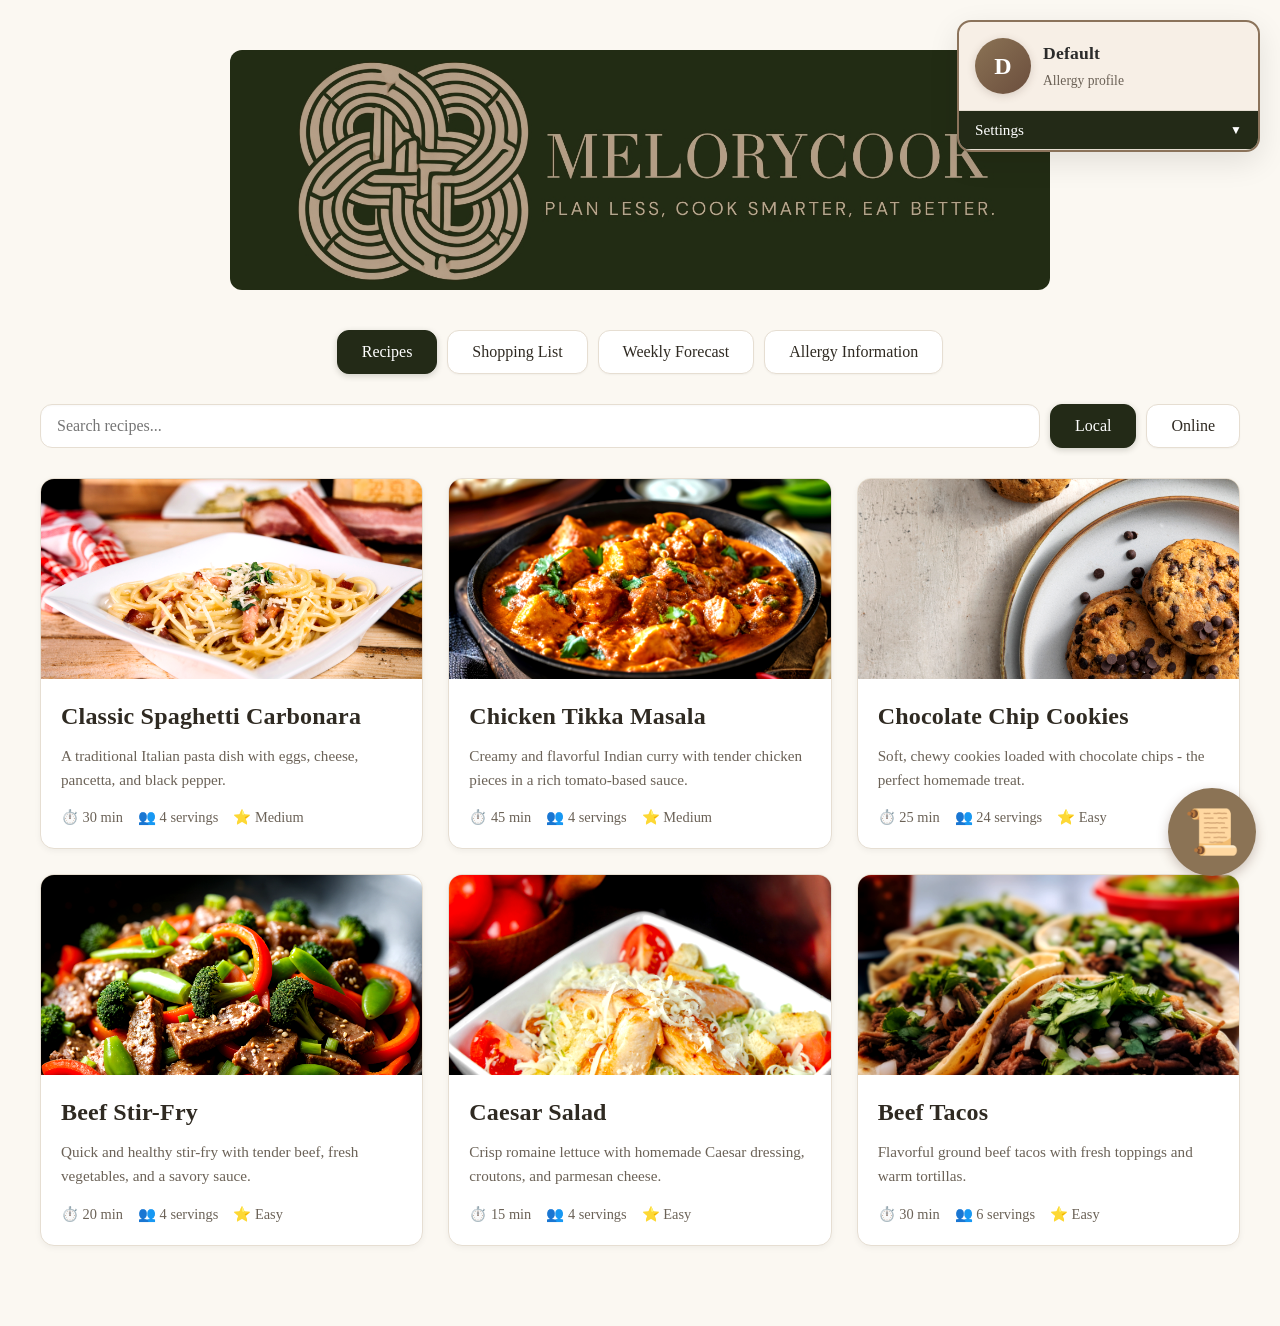
==== commit 4cf01001: "separated the sorting logic for searches to avoid any future issues when changing UI code" ====
--- a/CookingApp/index.html
+++ b/CookingApp/index.html
@@ -97,6 +97,7 @@
 
     <script src="data/allergens.js"></script>
     <script src="data/recipes.local.js"></script>
+    <script src="data/cuisineTaxonomy.js"></script>
     <script src="data/providers.js"></script>
     <script src="src/app.js" defer></script>
 </body>
--- a/CookingApp/styles.css
+++ b/CookingApp/styles.css
@@ -1,15 +1,48 @@
+:root {
+    --bg: #efe2d2;
+    --surface: #f7efe6;
+    --text: #2b2b2b;
+    --muted: #6b6156;
+    --brand: #2f341f;
+    --accent: #8b735b;
+    --border: rgba(43, 43, 43, 0.16);
+    --shadow: 0 10px 30px rgba(0, 0, 0, 0.10);
+    --radius: 14px;
+    
+    /* MeloryCook Minimalist Baker-inspired palette */
+    --mc-bg: #fbf8f2;
+    --mc-surface: #ffffff;
+    --mc-ink: #2f2a22;
+    --mc-muted: #6b6257;
+    --mc-border: #e6ded2;
+    --mc-green: #232a17;
+    --mc-beige: #e9decd;
+    --mc-accent: #c8a978;
+}
+
 * {
     margin: 0;
     padding: 0;
     box-sizing: border-box;
 }
 
-body {
-    font-family: 'Segoe UI', Tahoma, Geneva, Verdana, sans-serif;
-    background: #F5E6D3;
+html, body {
+    background: var(--mc-bg);
+    color: var(--mc-ink);
+    font-family: ui-serif, Georgia, "Times New Roman", serif;
+    font-size: 16px;
+    line-height: 1.45;
     min-height: 100vh;
     padding: 20px;
-    color: #333;
+}
+
+h1, h2, h3 {
+    font-family: ui-serif, Georgia, "Times New Roman", serif;
+    letter-spacing: 0.2px;
+}
+
+p, .muted, .secondary-text {
+    color: var(--mc-muted);
 }
 
 .container {
@@ -19,7 +52,7 @@
 
 header {
     text-align: center;
-    color: #5C4033;
+    color: var(--text);
     margin-bottom: 40px;
     padding: 0;
     min-height: auto;
@@ -37,11 +70,11 @@
 
 .brand-banner {
     width: min(820px, 92vw);
-    height: 160px;
+    height: 240px;
     background-image: url("images/brand/logo-banner.jpeg");
     background-repeat: no-repeat;
     background-size: 100% auto;
-    background-position: center 46%;
+    background-position: center 50%;
     border-radius: 12px;
 }
 
@@ -57,10 +90,10 @@
 }
 
 .profile-card {
-    background: #FFFEF9;
-    border: 2px solid #8B7355;
-    border-radius: 12px;
-    box-shadow: 0 4px 15px rgba(92, 64, 51, 0.25);
+    background: var(--surface);
+    border: 2px solid var(--accent);
+    border-radius: var(--radius);
+    box-shadow: var(--shadow);
     overflow: hidden;
 }
 
@@ -105,32 +138,33 @@
 }
 
 .profile-name {
-    font-family: 'Segoe UI', Tahoma, Geneva, Verdana, sans-serif;
+    font-family: ui-serif, Georgia, "Times New Roman", serif;
     font-size: 1.1rem;
     font-weight: 600;
-    color: #5C4033;
+    color: var(--text);
     margin: 0 0 4px 0;
     white-space: nowrap;
     overflow: hidden;
     text-overflow: ellipsis;
+    letter-spacing: 0.2px;
 }
 
 .profile-subtitle {
-    font-family: 'Segoe UI', Tahoma, Geneva, Verdana, sans-serif;
+    font-family: ui-serif, Georgia, "Times New Roman", serif;
     font-size: 0.85rem;
-    color: #8B7355;
+    color: var(--muted);
     margin: 0;
 }
 
 .profile-settings-btn {
     width: 100%;
     padding: 10px 16px;
-    background: #8B7355;
+    background: var(--mc-green);
     color: white;
     border: none;
-    border-top: 1px solid rgba(107, 78, 61, 0.3);
-    border-bottom: 1px solid rgba(107, 78, 61, 0.3);
-    font-family: 'Segoe UI', Tahoma, Geneva, Verdana, sans-serif;
+    border-top: 1px solid var(--mc-border);
+    border-bottom: 1px solid var(--mc-border);
+    font-family: ui-serif, Georgia, "Times New Roman", serif;
     font-size: 0.95rem;
     font-weight: 500;
     cursor: pointer;
@@ -142,7 +176,7 @@
 }
 
 .profile-settings-btn:hover {
-    background: #6B4E3D;
+    background: #1a1f10;
 }
 
 .profile-settings-btn:focus {
@@ -746,21 +780,22 @@
 
 /* Shopping List Styles */
 .shopping-container {
-    background: #FFFEF9;
+    background: var(--mc-surface);
     border-radius: 15px;
     padding: 40px;
-    box-shadow: 0 4px 15px rgba(92, 64, 51, 0.15);
-    border: 1px solid rgba(92, 64, 51, 0.1);
+    box-shadow: 0 2px 8px rgba(0, 0, 0, 0.06);
+    border: 1px solid var(--mc-border);
     max-width: 800px;
     margin: 0 auto;
 }
 
 .section-title {
-    font-family: 'Segoe UI', Tahoma, Geneva, Verdana, sans-serif;
+    font-family: Georgia, "Times New Roman", serif;
     font-size: 2rem;
-    color: #5C4033;
+    color: var(--mc-ink);
     margin-bottom: 30px;
     font-weight: 600;
+    letter-spacing: 0.2px;
 }
 
 .add-item-section {
@@ -770,24 +805,26 @@
 }
 
 .grocery-input {
-    font-family: 'Segoe UI', Tahoma, Geneva, Verdana, sans-serif;
+    font-family: ui-serif, Georgia, "Times New Roman", serif;
     flex: 1;
     padding: 12px 16px;
-    border: 2px solid #E6D3B3;
+    border: 1px solid var(--mc-border);
     border-radius: 8px;
     font-size: 1rem;
-    color: #5C4033;
-    background: white;
+    color: var(--mc-ink);
+    background: var(--mc-surface);
+    box-shadow: inset 0 1px 2px rgba(0, 0, 0, 0.03);
 }
 
 .grocery-input:focus {
     outline: none;
-    border-color: #8B7355;
+    border-color: var(--mc-accent);
+    box-shadow: inset 0 1px 2px rgba(0, 0, 0, 0.03), 0 0 0 2px rgba(200, 169, 120, 0.15);
 }
 
 .add-btn {
-    font-family: 'Segoe UI', Tahoma, Geneva, Verdana, sans-serif;
-    background: #8B7355;
+    font-family: ui-serif, Georgia, "Times New Roman", serif;
+    background: var(--mc-green);
     color: white;
     border: none;
     padding: 12px 24px;
@@ -795,6 +832,7 @@
     font-size: 1rem;
     cursor: pointer;
     transition: all 0.3s ease;
+    box-shadow: 0 2px 6px rgba(35, 42, 23, 0.20);
     font-weight: 500;
 }
 
@@ -1116,11 +1154,12 @@
 }
 
 .forecast-section-title {
-    font-family: 'Segoe UI', Tahoma, Geneva, Verdana, sans-serif;
+    font-family: Georgia, "Times New Roman", serif;
     font-size: 1.8rem;
-    color: #5C4033;
+    color: var(--mc-ink);
     margin-bottom: 20px;
     font-weight: 600;
+    letter-spacing: 0.2px;
 }
 
 .forecast-section-title.success {
@@ -1142,13 +1181,14 @@
 }
 
 .recipe-forecast-card {
-    background: white;
-    border: 2px solid #E6D3B3;
-    border-radius: 12px;
+    background: var(--mc-surface);
+    border: 1px solid var(--mc-border);
+    border-radius: var(--radius);
     padding: 15px;
     transition: all 0.3s ease;
     display: flex;
     flex-direction: column;
+    box-shadow: 0 2px 6px rgba(0, 0, 0, 0.05);
 }
 
 .recipe-forecast-card.ready-card {
@@ -1186,17 +1226,18 @@
 }
 
 .recipe-forecast-card h4 {
-    font-family: 'Segoe UI', Tahoma, Geneva, Verdana, sans-serif;
+    font-family: Georgia, "Times New Roman", serif;
     font-size: 1.2rem;
-    color: #5C4033;
+    color: var(--mc-ink);
     margin-bottom: 10px;
     font-weight: 600;
+    letter-spacing: 0.2px;
 }
 
 .forecast-meta {
-    font-family: 'Segoe UI', Tahoma, Geneva, Verdana, sans-serif;
+    font-family: ui-serif, Georgia, "Times New Roman", serif;
     font-size: 0.9rem;
-    color: #8B7355;
+    color: var(--mc-muted);
     margin-bottom: 10px;
 }
 
@@ -1409,11 +1450,11 @@
 .forecast-empty {
     text-align: center;
     padding: 60px 20px;
-    color: #8B7355;
+    color: var(--muted);
 }
 
 .forecast-empty p {
-    font-family: 'Segoe UI', Tahoma, Geneva, Verdana, sans-serif;
+    font-family: ui-serif, Georgia, "Times New Roman", serif;
     font-size: 1.1rem;
     margin-bottom: 20px;
 }
@@ -1424,8 +1465,8 @@
 .recipe-empty {
     text-align: center;
     padding: 40px;
-    font-family: 'Segoe UI', Tahoma, Geneva, Verdana, sans-serif;
-    color: #8B7355;
+    font-family: ui-serif, Georgia, "Times New Roman", serif;
+    color: var(--mc-muted);
     font-size: 1.1rem;
 }
 
@@ -1437,18 +1478,18 @@
 }
 
 .recipe-card {
-    background: #FFFEF9;
-    border-radius: 15px;
+    background: var(--mc-surface);
+    border-radius: var(--radius);
     overflow: hidden;
-    box-shadow: 0 4px 15px rgba(92, 64, 51, 0.15);
-    border: 1px solid rgba(92, 64, 51, 0.1);
+    box-shadow: 0 2px 6px rgba(0, 0, 0, 0.05);
+    border: 1px solid var(--mc-border);
     transition: transform 0.3s ease, box-shadow 0.3s ease;
     cursor: pointer;
 }
 
 .recipe-card:hover {
     transform: translateY(-10px);
-    box-shadow: 0 8px 25px rgba(92, 64, 51, 0.25);
+    box-shadow: 0 4px 12px rgba(0, 0, 0, 0.08);
 }
 
 .recipe-image {
@@ -1594,27 +1635,28 @@
 }
 
 .recipe-title {
-    font-family: 'Segoe UI', Tahoma, Geneva, Verdana, sans-serif;
+    font-family: Georgia, "Times New Roman", serif;
     font-size: 1.5rem;
     margin-bottom: 10px;
-    color: #5C4033;
+    color: var(--mc-ink);
     font-weight: 600;
+    letter-spacing: 0.2px;
 }
 
 .recipe-description {
-    font-family: 'Segoe UI', Tahoma, Geneva, Verdana, sans-serif;
-    color: #6B4E3D;
+    font-family: ui-serif, Georgia, "Times New Roman", serif;
+    color: var(--mc-muted);
     font-size: 0.95rem;
     line-height: 1.6;
     margin-bottom: 15px;
 }
 
 .recipe-meta {
-    font-family: 'Segoe UI', Tahoma, Geneva, Verdana, sans-serif;
+    font-family: ui-serif, Georgia, "Times New Roman", serif;
     display: flex;
     gap: 15px;
     font-size: 0.9rem;
-    color: #8B7355;
+    color: var(--mc-muted);
 }
 
 .recipe-meta span {
@@ -1624,14 +1666,14 @@
 }
 
 .recipe-detail {
-    background: #FFFEF9;
-    border-radius: 15px;
+    background: var(--mc-surface);
+    border-radius: var(--radius);
     padding-top: 14px;
     padding-bottom: 22px;
     padding-left: 30px;
     padding-right: 30px;
-    box-shadow: 0 4px 15px rgba(92, 64, 51, 0.15);
-    border: 1px solid rgba(92, 64, 51, 0.1);
+    box-shadow: 0 2px 8px rgba(0, 0, 0, 0.06);
+    border: 1px solid var(--mc-border);
     animation: fadeIn 0.3s ease;
     margin-top: 0;
     min-height: auto;
@@ -1654,8 +1696,8 @@
 }
 
 .back-btn {
-    font-family: 'Segoe UI', Tahoma, Geneva, Verdana, sans-serif;
-    background: #8B7355;
+    font-family: ui-serif, Georgia, "Times New Roman", serif;
+    background: var(--mc-green);
     color: white;
     border: none;
     padding: 12px 24px;
@@ -1665,13 +1707,13 @@
     margin-top: 0;
     margin-bottom: 26px;
     transition: transform 0.2s ease, box-shadow 0.2s ease, background 0.2s ease;
-    box-shadow: 0 4px 15px rgba(92, 64, 51, 0.2);
+    box-shadow: 0 2px 6px rgba(35, 42, 23, 0.20);
 }
 
 .back-btn:hover {
-    background: #6B4E3D;
+    background: #1a1f10;
     transform: translateX(-5px);
-    box-shadow: 0 6px 20px rgba(92, 64, 51, 0.3);
+    box-shadow: 0 3px 8px rgba(35, 42, 23, 0.25);
 }
 
 
@@ -1711,7 +1753,7 @@
 }
 
 .detail-image.illustration {
-    background: #F5E6D3;
+    background: var(--bg);
 }
 
 .detail-image.illustration img {
@@ -1736,11 +1778,12 @@
 }
 
 .detail-title {
-    font-family: 'Segoe UI', Tahoma, Geneva, Verdana, sans-serif;
+    font-family: Georgia, "Times New Roman", serif;
     font-size: 2.5rem;
-    color: #5C4033;
+    color: var(--mc-ink);
     margin-bottom: 15px;
     font-weight: 600;
+    letter-spacing: 0.2px;
 }
 
 .detail-meta {
@@ -1749,23 +1792,23 @@
     flex-wrap: wrap;
     margin-bottom: 20px;
     padding-bottom: 20px;
-    border-bottom: 2px solid #E6D3B3;
+    border-bottom: 2px solid var(--mc-border);
 }
 
 .detail-meta-item {
-    font-family: 'Segoe UI', Tahoma, Geneva, Verdana, sans-serif;
+    font-family: ui-serif, Georgia, "Times New Roman", serif;
     display: flex;
     align-items: center;
     gap: 8px;
     font-size: 1.1rem;
-    color: #6B4E3D;
+    color: var(--mc-muted);
 }
 
 .detail-description {
-    font-family: 'Segoe UI', Tahoma, Geneva, Verdana, sans-serif;
+    font-family: ui-serif, Georgia, "Times New Roman", serif;
     font-size: 1.1rem;
     line-height: 1.8;
-    color: #5C4033;
+    color: var(--mc-ink);
     margin-bottom: 30px;
 }
 
@@ -2136,3 +2179,276 @@
 .recipe-search-suggestion .suggestion-link:hover {
     color: #6B4E3D;
 }
+
+/* ===== Minimalist Controls: Tabs + Buttons ===== */
+button, .btn {
+    font-family: inherit;
+    color: var(--text);
+}
+
+/* Navigation tabs */
+.nav-btn {
+    background: rgba(255, 255, 255, 0.25) !important;
+    border: 1px solid var(--border) !important;
+    border-radius: 12px !important;
+    box-shadow: none !important;
+    transition: background 160ms ease, transform 160ms ease, border-color 160ms ease !important;
+    font-family: ui-serif, Georgia, "Times New Roman", serif !important;
+    color: var(--text) !important;
+}
+
+.nav-btn:hover {
+    background: rgba(255, 255, 255, 0.40) !important;
+    border-color: rgba(43, 43, 43, 0.24) !important;
+    transform: translateY(-1px);
+    box-shadow: none !important;
+}
+
+.nav-btn.active {
+    background: var(--accent) !important;
+    color: #ffffff !important;
+    border-color: transparent !important;
+    box-shadow: none !important;
+}
+
+.nav-btn.active:hover {
+    background: rgba(139, 115, 91, 0.90) !important;
+}
+
+/* ===== Inputs ===== */
+input[type="text"], input[type="search"], .recipe-search-input {
+    background: var(--mc-surface) !important;
+    border: 1px solid var(--mc-border) !important;
+    border-radius: 12px !important;
+    color: var(--mc-ink) !important;
+    box-shadow: inset 0 1px 2px rgba(0, 0, 0, 0.03) !important;
+    font-family: ui-serif, Georgia, "Times New Roman", serif !important;
+}
+
+input[type="text"]:focus, input[type="search"]:focus, .recipe-search-input:focus {
+    outline: none !important;
+    border-color: var(--mc-accent) !important;
+    box-shadow: inset 0 1px 2px rgba(0, 0, 0, 0.03), 0 0 0 2px rgba(200, 169, 120, 0.15) !important;
+}
+
+/* ===== Toggle buttons (Local / Online) ===== */
+.recipe-search-btn {
+    background: var(--mc-surface) !important;
+    border: 1px solid var(--mc-border) !important;
+    border-radius: 12px !important;
+    box-shadow: 0 1px 2px rgba(0, 0, 0, 0.04) !important;
+    transition: background 160ms ease, transform 160ms ease, border-color 160ms ease !important;
+    font-family: ui-serif, Georgia, "Times New Roman", serif !important;
+    color: var(--mc-ink) !important;
+}
+
+.recipe-search-btn:hover:not(.active) {
+    border-color: var(--mc-beige) !important;
+    box-shadow: 0 2px 4px rgba(0, 0, 0, 0.06) !important;
+}
+
+.recipe-search-btn.active {
+    background: var(--mc-green) !important;
+    color: #ffffff !important;
+    border-color: var(--mc-green) !important;
+    box-shadow: 0 2px 6px rgba(35, 42, 23, 0.20) !important;
+}
+
+.recipe-search-btn.active:hover {
+    background: var(--mc-green) !important;
+    box-shadow: 0 3px 8px rgba(35, 42, 23, 0.25) !important;
+}
+
+/* ===== Additional Inputs (Shopping List, etc.) ===== */
+.grocery-input, .profile-input, .allergy-input, textarea {
+    background: var(--mc-surface) !important;
+    border: 1px solid var(--mc-border) !important;
+    border-radius: 12px !important;
+    color: var(--mc-ink) !important;
+    box-shadow: inset 0 1px 2px rgba(0, 0, 0, 0.03) !important;
+    font-family: ui-serif, Georgia, "Times New Roman", serif !important;
+}
+
+.grocery-input:focus, .profile-input:focus, .allergy-input:focus, textarea:focus {
+    outline: none !important;
+    border-color: var(--mc-accent) !important;
+    box-shadow: inset 0 1px 2px rgba(0, 0, 0, 0.03), 0 0 0 2px rgba(200, 169, 120, 0.15) !important;
+}
+
+/* ===== General Buttons (Shopping List Add, etc.) ===== */
+/* Primary action buttons (Add, Save) */
+.add-btn, .save-btn, .profile-btn {
+    background: var(--mc-green) !important;
+    color: #ffffff !important;
+    border: 1px solid var(--mc-green) !important;
+    border-radius: 12px !important;
+    box-shadow: 0 2px 6px rgba(35, 42, 23, 0.20) !important;
+    transition: background 160ms ease, transform 160ms ease !important;
+    font-family: ui-serif, Georgia, "Times New Roman", serif !important;
+}
+
+.add-btn:hover, .save-btn:hover, .profile-btn:hover {
+    background: #1a1f10 !important;
+    box-shadow: 0 3px 8px rgba(35, 42, 23, 0.25) !important;
+}
+
+/* Secondary buttons */
+.profile-delete-btn {
+    background: rgba(255, 255, 255, 0.25) !important;
+    border: 1px solid var(--border) !important;
+    border-radius: 12px !important;
+    box-shadow: none !important;
+    transition: background 160ms ease, transform 160ms ease, border-color 160ms ease !important;
+    font-family: ui-serif, Georgia, "Times New Roman", serif !important;
+    color: var(--text) !important;
+}
+
+.profile-delete-btn:hover:not(:disabled) {
+    background: rgba(255, 255, 255, 0.40) !important;
+    border-color: rgba(43, 43, 43, 0.24) !important;
+}
+
+/* ===== Click/Layering Safety Patch ===== */
+header, .header-brand-row, .header-brand, .header-banner, .header-logo {
+    position: relative;
+    z-index: 1;
+}
+
+/* If the big banner image is decorative, it must not steal clicks */
+.brand-banner,
+.header-banner,
+.header-banner img,
+.header-logo,
+#header-logo {
+    pointer-events: none;
+}
+
+/* Controls must always be clickable and above decorative layers */
+.main-nav,
+.recipe-search-section {
+    position: relative;
+    z-index: 50;
+    pointer-events: auto;
+}
+
+/* Ensure individual buttons/inputs remain clickable */
+.main-nav button,
+.recipe-search-section button,
+.recipe-search-section input,
+.recipe-search-input-wrapper {
+    position: relative;
+    z-index: 60;
+    pointer-events: auto;
+}
+
+/* If any overlay exists, it must not cover the page unless visible */
+.log-overlay.hidden,
+.log-panel.hidden {
+    display: none !important;
+    pointer-events: none !important;
+}
+
+/* ===== View Switching Fix ===== */
+.view-section.hidden,
+.hidden {
+    display: none !important;
+}
+
+/* ===== UI Polish Step 2 ===== */
+:root {
+    --ink: var(--text);
+    --card: var(--surface);
+    --stroke: rgba(43, 43, 43, 0.12);
+    --accentSoft: rgba(47, 52, 31, 0.08);
+}
+
+/* ===== Tabs / Buttons Polish ===== */
+.nav-btn {
+    background: var(--mc-surface) !important;
+    border: 1px solid var(--mc-border) !important;
+    color: var(--mc-ink) !important;
+    box-shadow: 0 1px 2px rgba(0, 0, 0, 0.04) !important;
+    padding: 12px 24px !important;
+    border-radius: 12px !important;
+    transition: all 200ms ease !important;
+    font-weight: 500 !important;
+}
+
+.nav-btn:hover {
+    border-color: var(--mc-beige) !important;
+    box-shadow: 0 2px 4px rgba(0, 0, 0, 0.06) !important;
+    transform: translateY(-1px) !important;
+}
+
+.nav-btn.active {
+    background: var(--mc-green) !important;
+    color: #ffffff !important;
+    border-color: var(--mc-green) !important;
+    box-shadow: 0 2px 6px rgba(35, 42, 23, 0.20) !important;
+}
+
+.nav-btn.active:hover {
+    background: var(--mc-green) !important;
+    box-shadow: 0 3px 8px rgba(35, 42, 23, 0.25) !important;
+    transform: translateY(-1px) !important;
+}
+
+/* ===== Search Input Polish ===== */
+input[type="text"], 
+input[type="search"], 
+.recipe-search-input {
+    background: var(--mc-surface) !important;
+    border: 1px solid var(--mc-border) !important;
+    color: var(--mc-ink) !important;
+    box-shadow: inset 0 1px 2px rgba(0, 0, 0, 0.03) !important;
+    transition: all 200ms ease !important;
+}
+
+input[type="text"]:focus, 
+input[type="search"]:focus, 
+.recipe-search-input:focus {
+    border-color: var(--mc-accent) !important;
+    box-shadow: inset 0 1px 2px rgba(0, 0, 0, 0.03), 0 0 0 2px rgba(200, 169, 120, 0.15) !important;
+    outline: none !important;
+}
+
+/* ===== Recipe Cards Polish ===== */
+.recipe-card {
+    background: var(--mc-surface) !important;
+    border: 1px solid var(--mc-border) !important;
+    box-shadow: 0 2px 6px rgba(0, 0, 0, 0.05) !important;
+    transition: transform 200ms ease, box-shadow 200ms ease !important;
+}
+
+.recipe-card:hover {
+    transform: translateY(-2px) !important;
+    box-shadow: 0 4px 12px rgba(0, 0, 0, 0.08) !important;
+}
+
+/* ===== Toggle Buttons Polish ===== */
+.recipe-search-btn {
+    background: var(--mc-surface) !important;
+    border: 1px solid var(--mc-border) !important;
+    color: var(--mc-ink) !important;
+    box-shadow: 0 1px 2px rgba(0, 0, 0, 0.04) !important;
+    transition: all 200ms ease !important;
+}
+
+.recipe-search-btn:hover:not(.active) {
+    border-color: var(--mc-beige) !important;
+    box-shadow: 0 2px 4px rgba(0, 0, 0, 0.06) !important;
+    transform: translateY(-1px) !important;
+}
+
+.recipe-search-btn.active {
+    background: var(--mc-green) !important;
+    color: #ffffff !important;
+    border-color: var(--mc-green) !important;
+    box-shadow: 0 2px 6px rgba(35, 42, 23, 0.20) !important;
+}
+
+.recipe-search-btn.active:hover {
+    background: var(--mc-green) !important;
+    box-shadow: 0 3px 8px rgba(35, 42, 23, 0.25) !important;
+    transform: translateY(-1px) !important;
+}
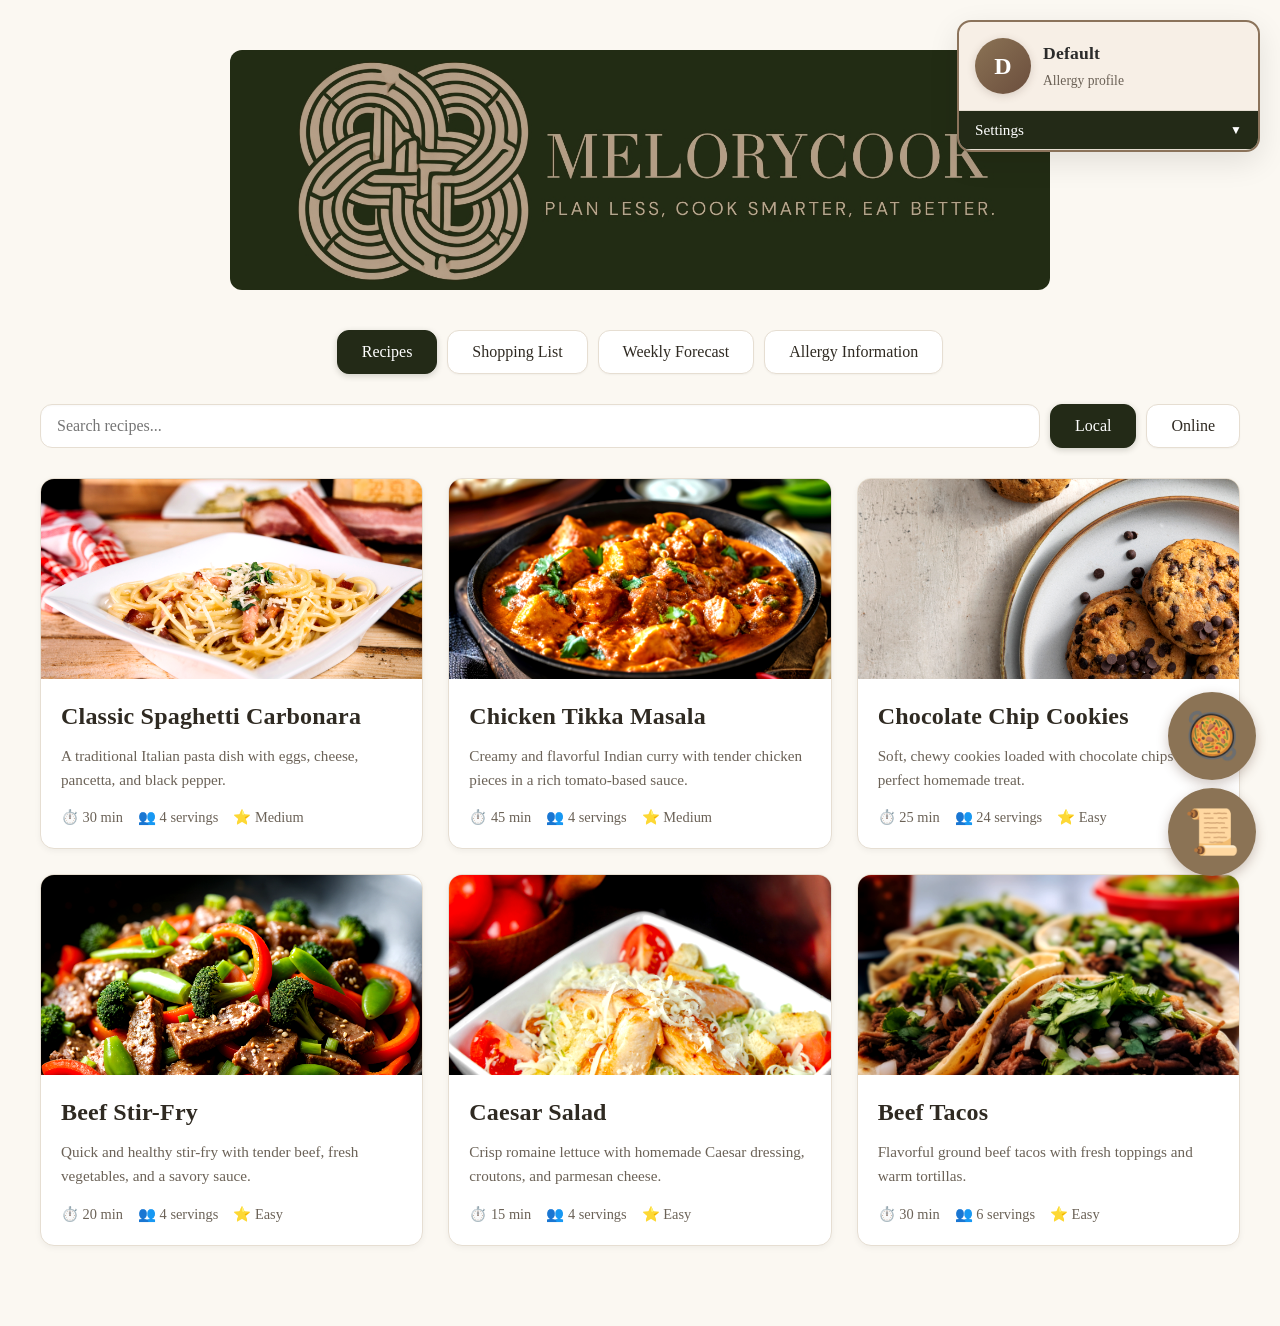
==== commit c13c2415: "added the option for a personal recipe" ====
--- a/CookingApp/index.html
+++ b/CookingApp/index.html
@@ -99,6 +99,12 @@
     <script src="data/recipes.local.js"></script>
     <script src="data/cuisineTaxonomy.js"></script>
     <script src="data/providers.js"></script>
+    <script src="src/ui/domUtils.js"></script>
+    <script src="src/ui/renderCommonStates.js"></script>
+    <script src="src/ui/renderRecipes.js"></script>
+    <script src="src/ui/renderRecipeDetail.js"></script>
+    <script src="src/ui/renderAddRecipeFab.js"></script>
+    <script src="src/ui/renderAddRecipeModal.js"></script>
     <script src="src/app.js" defer></script>
 </body>
 </html>
--- a/CookingApp/styles.css
+++ b/CookingApp/styles.css
@@ -2079,6 +2079,10 @@
         border-width: 3px;
     }
 
+    .add-recipe-fab {
+        bottom: 120px !important;
+    }
+
     .log-panel {
         top: auto;
         right: 0;
@@ -2452,3 +2456,338 @@
     box-shadow: 0 3px 8px rgba(35, 42, 23, 0.25) !important;
     transform: translateY(-1px) !important;
 }
+
+/* ===== Add Recipe FAB ===== */
+.add-recipe-fab {
+    position: fixed !important;
+    bottom: 120px !important;
+    right: 24px !important;
+    width: 88px;
+    height: 88px;
+    border-radius: 50%;
+    background: #8B7355;
+    color: white;
+    border: none;
+    cursor: pointer;
+    box-shadow: 0 4px 12px rgba(92, 64, 51, 0.3);
+    z-index: 9998 !important;
+    display: flex;
+    align-items: center;
+    justify-content: center;
+    transition: all 0.3s ease;
+    padding: 0;
+    margin: 0;
+}
+
+.add-recipe-fab-icon {
+    font-size: 2.8rem;
+    line-height: 1;
+    display: flex;
+    align-items: center;
+    justify-content: center;
+}
+
+.add-recipe-fab:hover {
+    background: #6B4E3D;
+    transform: scale(1.05);
+    box-shadow: 0 6px 16px rgba(92, 64, 51, 0.4);
+}
+
+.add-recipe-fab:focus {
+    outline: 2px solid #8B7355;
+    outline-offset: 2px;
+}
+
+.add-recipe-fab:active {
+    transform: scale(0.98);
+}
+
+.add-recipe-fab.hidden {
+    display: none;
+}
+
+/* ===== Add Recipe Modal ===== */
+.add-recipe-overlay {
+    position: fixed;
+    top: 0;
+    left: 0;
+    right: 0;
+    bottom: 0;
+    background: rgba(0, 0, 0, 0.5);
+    z-index: 10000;
+    display: flex;
+    align-items: center;
+    justify-content: center;
+    animation: fadeInOverlay 0.2s ease;
+}
+
+.add-recipe-modal {
+    background: #FFFEF9;
+    border-radius: 12px;
+    width: 90%;
+    max-width: 600px;
+    max-height: 90vh;
+    display: flex;
+    flex-direction: column;
+    box-shadow: 0 8px 32px rgba(92, 64, 51, 0.3);
+    z-index: 10001;
+    animation: slideInModal 0.3s ease;
+}
+
+@keyframes slideInModal {
+    from {
+        opacity: 0;
+        transform: scale(0.95) translateY(-20px);
+    }
+    to {
+        opacity: 1;
+        transform: scale(1) translateY(0);
+    }
+}
+
+.add-recipe-modal-header {
+    display: flex;
+    justify-content: space-between;
+    align-items: center;
+    padding: 20px;
+    background: #8B7355;
+    color: white;
+    border-radius: 12px 12px 0 0;
+    flex-shrink: 0;
+}
+
+.add-recipe-modal-header h3 {
+    font-family: 'Segoe UI', Tahoma, Geneva, Verdana, sans-serif;
+    font-size: 1.3rem;
+    font-weight: 600;
+    margin: 0;
+}
+
+.add-recipe-close-btn {
+    background: transparent;
+    border: none;
+    color: white;
+    font-size: 2rem;
+    cursor: pointer;
+    padding: 0;
+    width: 32px;
+    height: 32px;
+    display: flex;
+    align-items: center;
+    justify-content: center;
+    line-height: 1;
+    transition: transform 0.2s ease;
+    border-radius: 4px;
+}
+
+.add-recipe-close-btn:hover {
+    background: rgba(255, 255, 255, 0.1);
+    transform: scale(1.1);
+}
+
+.add-recipe-modal-body {
+    padding: 24px;
+    overflow-y: auto;
+    flex: 1;
+    min-height: 0;
+}
+
+.add-recipe-field {
+    margin-bottom: 20px;
+}
+
+.add-recipe-field label {
+    display: block;
+    font-family: 'Segoe UI', Tahoma, Geneva, Verdana, sans-serif;
+    font-size: 0.95rem;
+    font-weight: 600;
+    color: #5C4033;
+    margin-bottom: 8px;
+}
+
+.add-recipe-field .required {
+    color: #d32f2f;
+}
+
+.add-recipe-input,
+.add-recipe-textarea {
+    width: 100%;
+    padding: 10px 12px;
+    border: 2px solid #E6D3B3;
+    border-radius: 6px;
+    font-size: 0.95rem;
+    color: #5C4033;
+    background: white;
+    font-family: 'Segoe UI', Tahoma, Geneva, Verdana, sans-serif;
+    box-sizing: border-box;
+}
+
+.add-recipe-textarea {
+    resize: vertical;
+    min-height: 80px;
+}
+
+.add-recipe-input:focus,
+.add-recipe-textarea:focus {
+    outline: none;
+    border-color: #8B7355;
+}
+
+.add-recipe-list-input-wrapper {
+    display: flex;
+    gap: 8px;
+    margin-bottom: 8px;
+}
+
+.add-recipe-list-input-wrapper .add-recipe-input {
+    flex: 1;
+}
+
+.add-recipe-add-btn {
+    background: #8B7355;
+    color: white;
+    border: none;
+    padding: 10px 20px;
+    border-radius: 6px;
+    font-size: 0.95rem;
+    cursor: pointer;
+    transition: all 0.2s ease;
+    font-weight: 500;
+    white-space: nowrap;
+}
+
+.add-recipe-add-btn:hover {
+    background: #6B4E3D;
+    transform: translateY(-1px);
+}
+
+.add-recipe-list {
+    list-style: none;
+    padding: 0;
+    margin: 0;
+    max-height: 200px;
+    overflow-y: auto;
+}
+
+.add-recipe-list-item {
+    display: flex;
+    justify-content: space-between;
+    align-items: center;
+    padding: 10px 12px;
+    margin-bottom: 6px;
+    background: white;
+    border: 1px solid #E6D3B3;
+    border-radius: 6px;
+    transition: all 0.2s ease;
+}
+
+.add-recipe-list-item:hover {
+    box-shadow: 0 2px 6px rgba(92, 64, 51, 0.1);
+}
+
+.add-recipe-list-item span {
+    flex: 1;
+    font-family: 'Segoe UI', Tahoma, Geneva, Verdana, sans-serif;
+    font-size: 0.9rem;
+    color: #5C4033;
+}
+
+.add-recipe-remove-btn {
+    background: transparent;
+    border: none;
+    color: #8B7355;
+    font-size: 1.5rem;
+    cursor: pointer;
+    padding: 0;
+    width: 24px;
+    height: 24px;
+    display: flex;
+    align-items: center;
+    justify-content: center;
+    line-height: 1;
+    transition: all 0.2s ease;
+    border-radius: 4px;
+}
+
+.add-recipe-remove-btn:hover {
+    background: rgba(139, 115, 85, 0.1);
+    color: #6B4E3D;
+    transform: scale(1.1);
+}
+
+.add-recipe-disabled-label {
+    color: #999 !important;
+}
+
+.add-recipe-disabled-placeholder {
+    padding: 12px;
+    background: #f5f5f5;
+    border: 1px dashed #E6D3B3;
+    border-radius: 6px;
+    font-family: 'Segoe UI', Tahoma, Geneva, Verdana, sans-serif;
+    font-size: 0.85rem;
+    color: #999;
+    text-align: center;
+    font-style: italic;
+}
+
+.add-recipe-modal-actions {
+    display: flex;
+    gap: 12px;
+    margin-top: 24px;
+    padding-top: 20px;
+    border-top: 1px solid #E6D3B3;
+}
+
+.add-recipe-btn {
+    flex: 1;
+    padding: 12px 24px;
+    border: none;
+    border-radius: 6px;
+    font-size: 1rem;
+    font-weight: 500;
+    cursor: pointer;
+    transition: all 0.2s ease;
+    font-family: 'Segoe UI', Tahoma, Geneva, Verdana, sans-serif;
+}
+
+.add-recipe-btn-primary {
+    background: #8B7355;
+    color: white;
+}
+
+.add-recipe-btn-primary:hover {
+    background: #6B4E3D;
+    transform: translateY(-1px);
+}
+
+.add-recipe-btn-secondary {
+    background: #E6D3B3;
+    color: #5C4033;
+}
+
+.add-recipe-btn-secondary:hover {
+    background: #d4c0a0;
+}
+
+@media (max-width: 768px) {
+    .add-recipe-fab {
+        bottom: 120px !important;
+        right: 20px !important;
+        width: 72px;
+        height: 72px;
+    }
+
+    .add-recipe-fab-icon {
+        font-size: 2.4rem;
+    }
+
+    .add-recipe-modal {
+        width: 95%;
+        max-height: 95vh;
+    }
+
+    .add-recipe-modal-body {
+        padding: 16px;
+    }
+}
